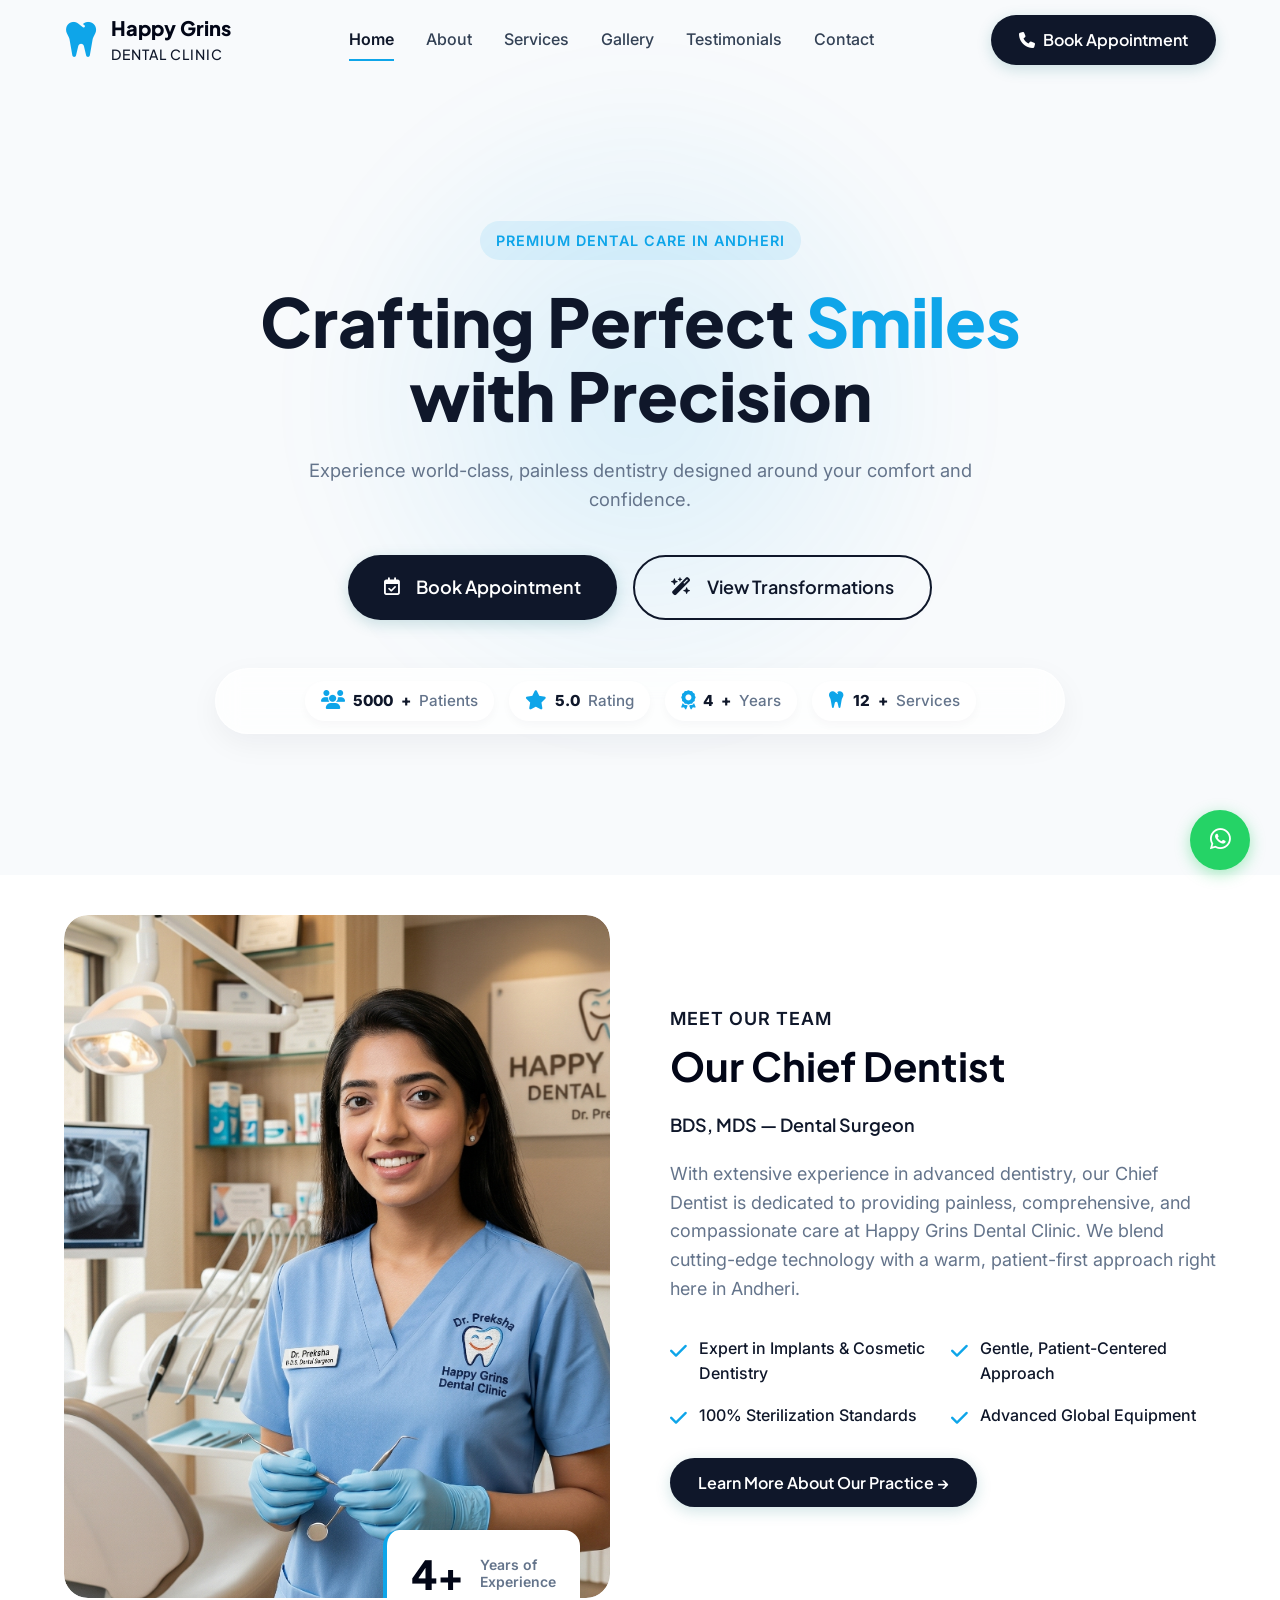
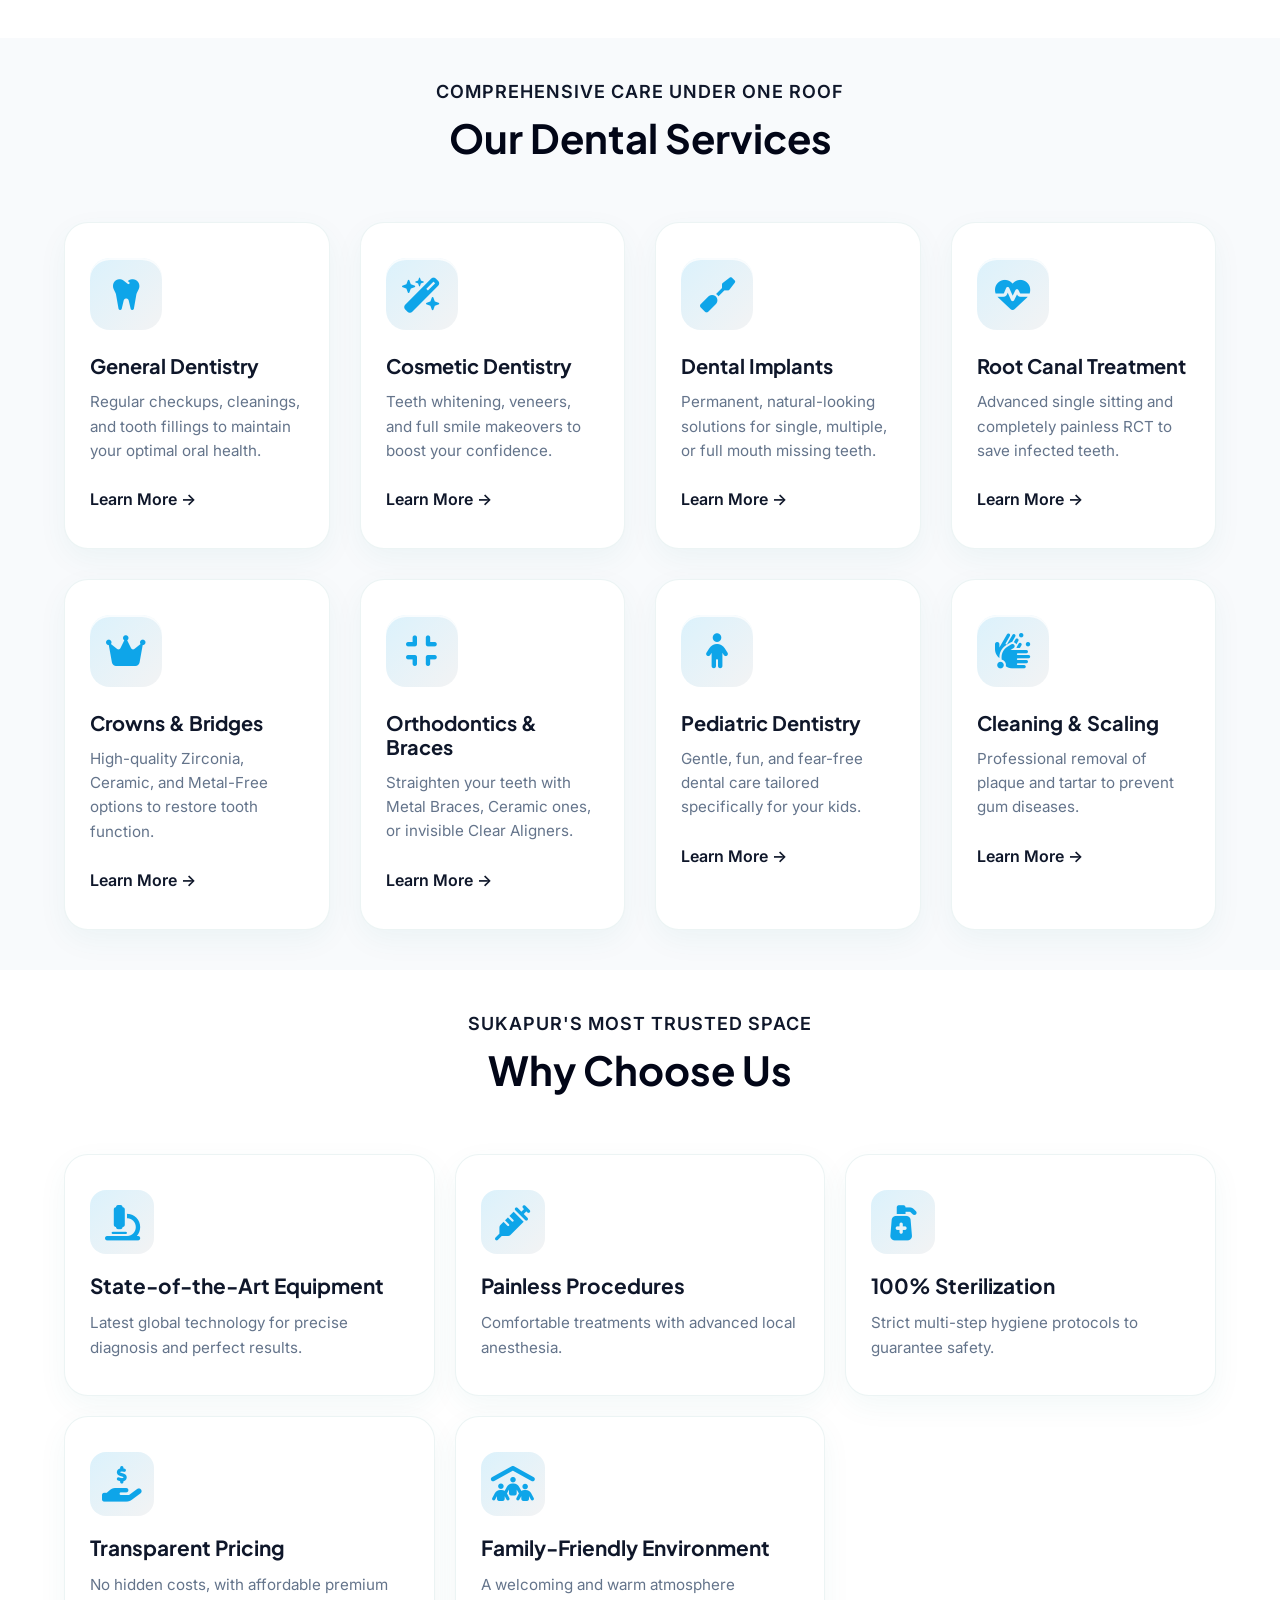
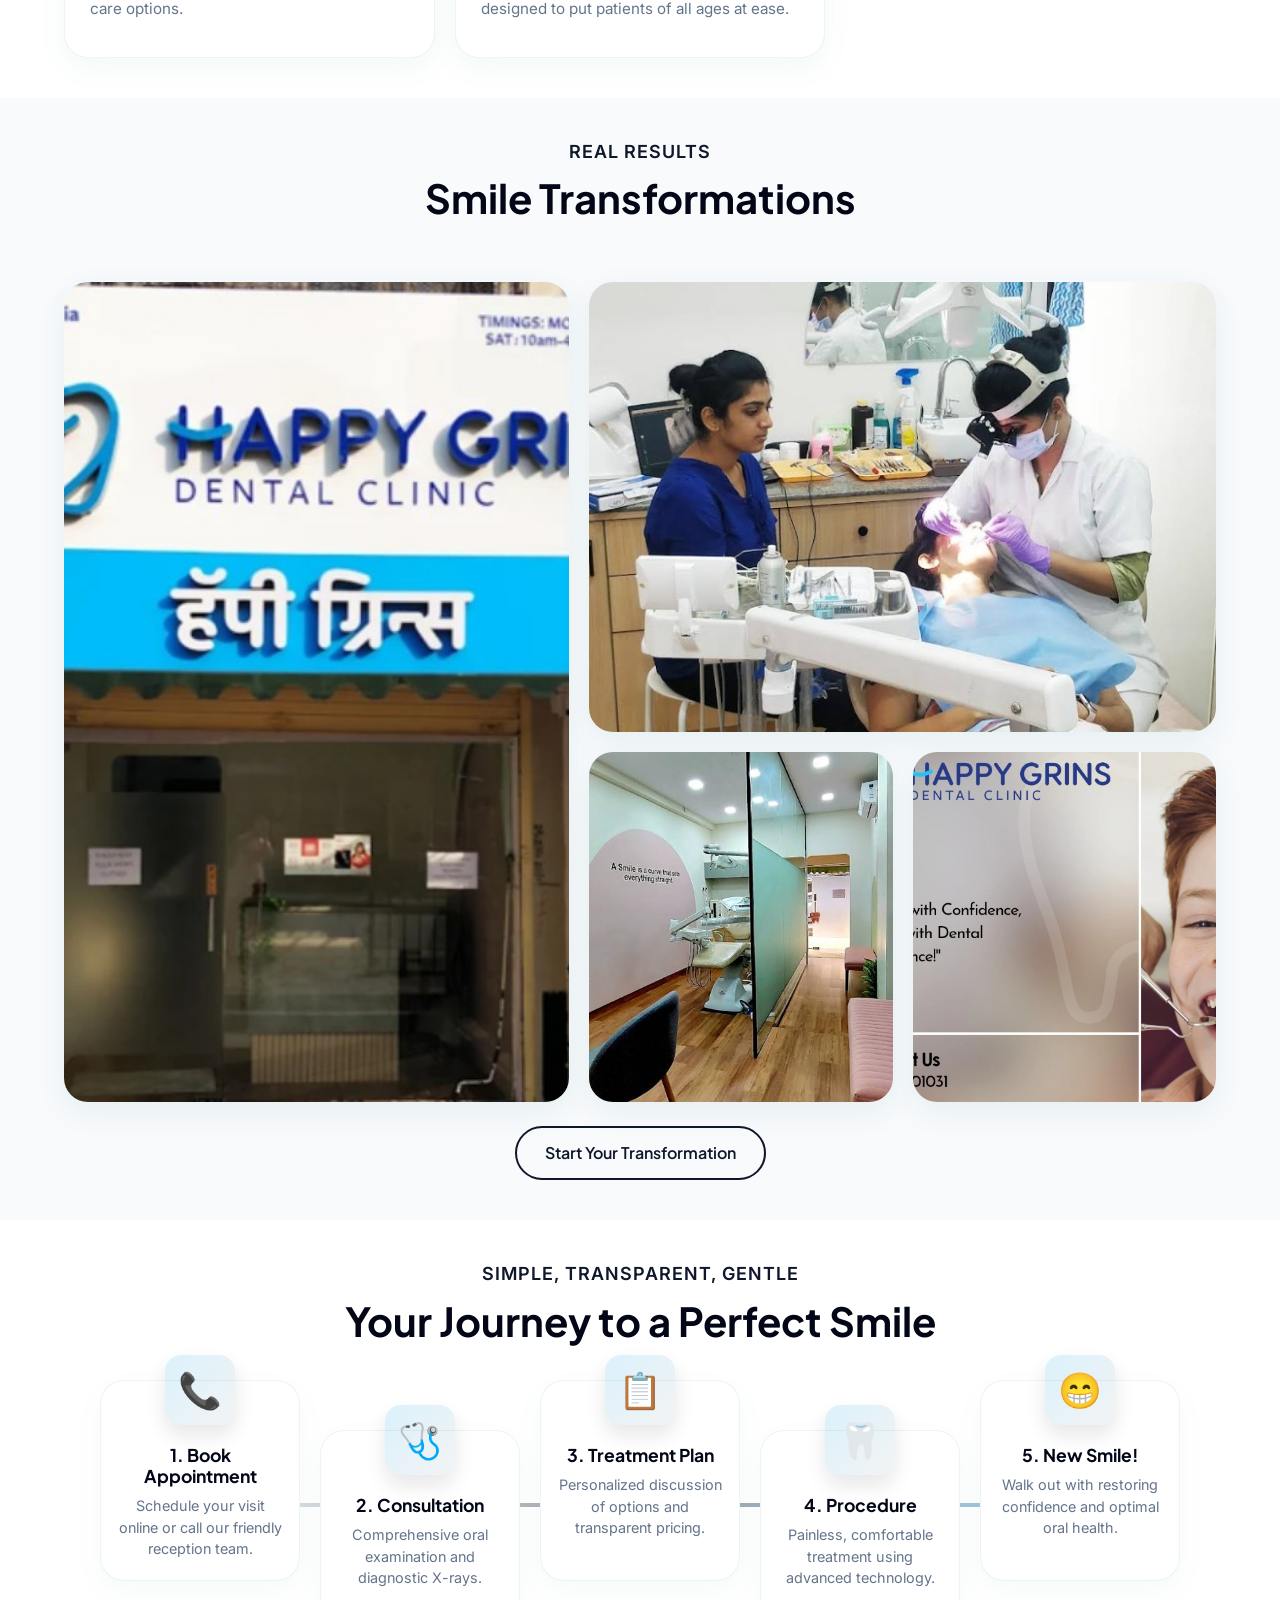
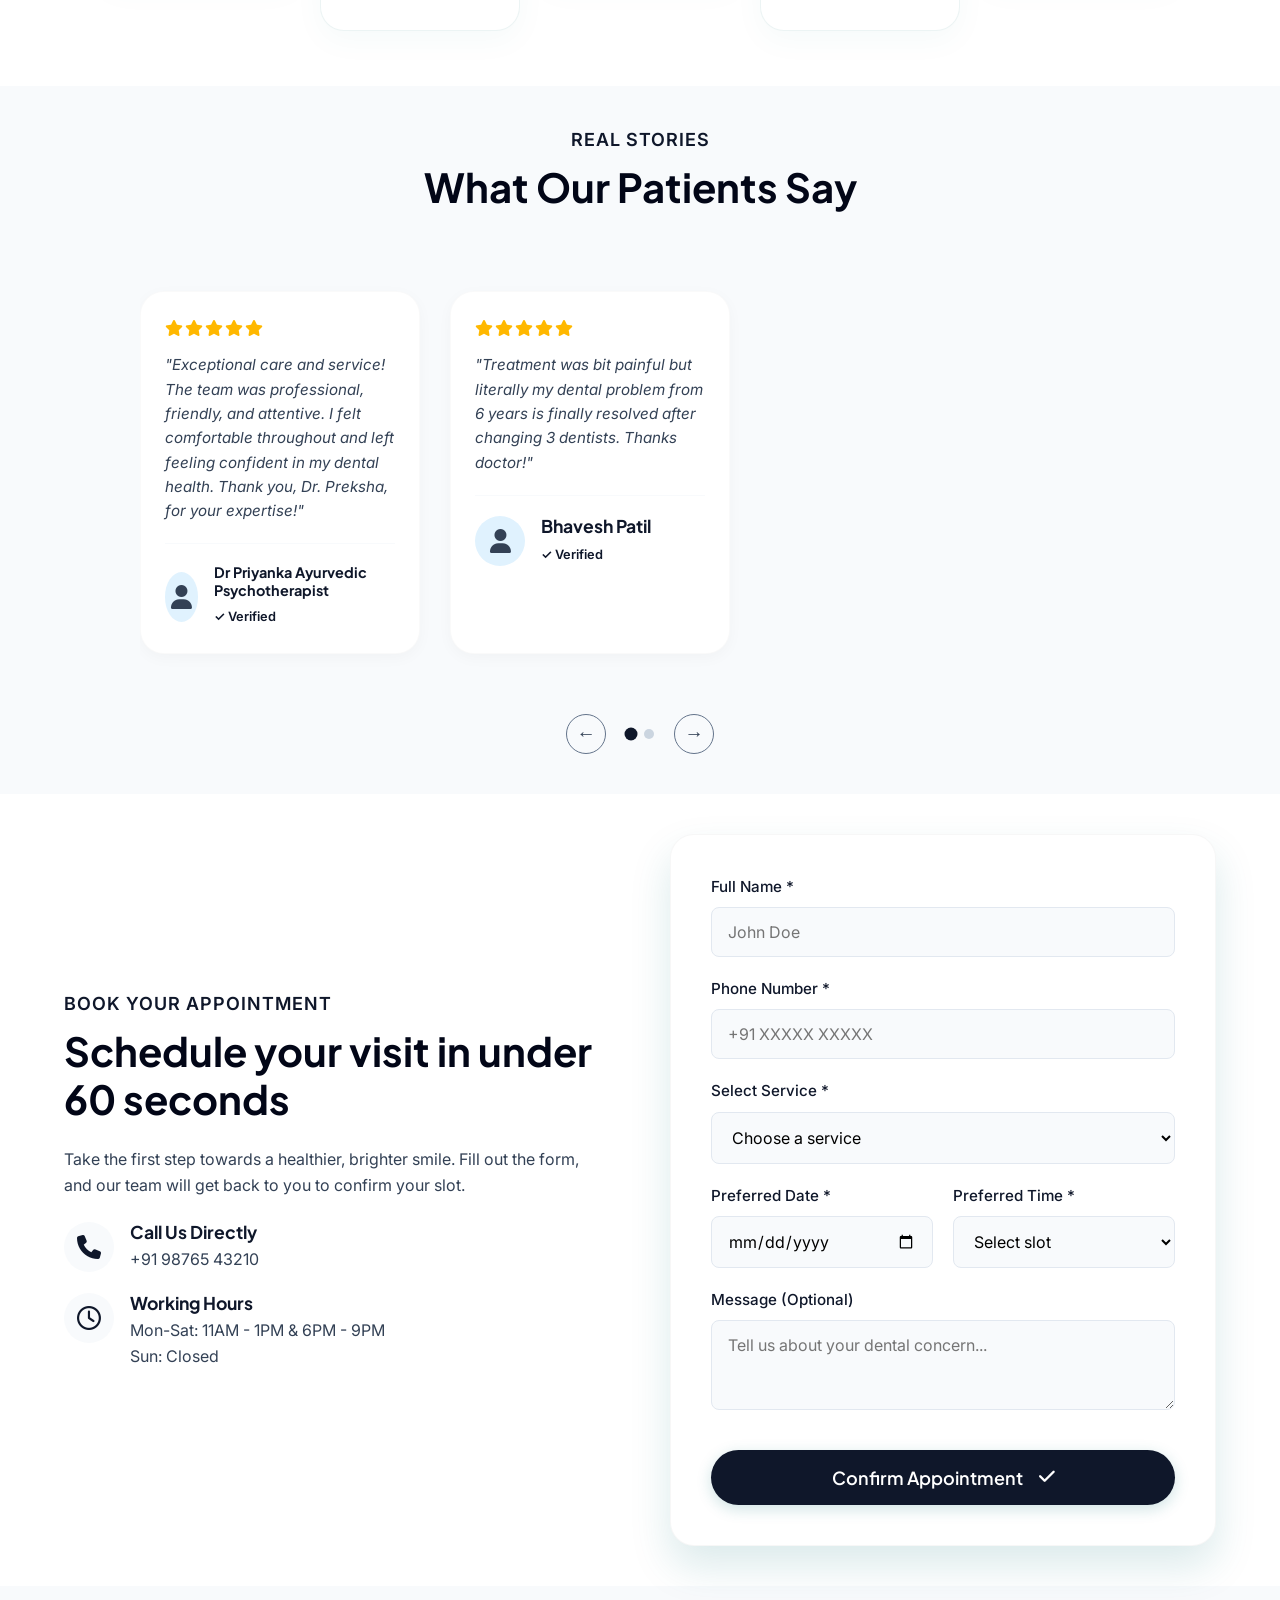
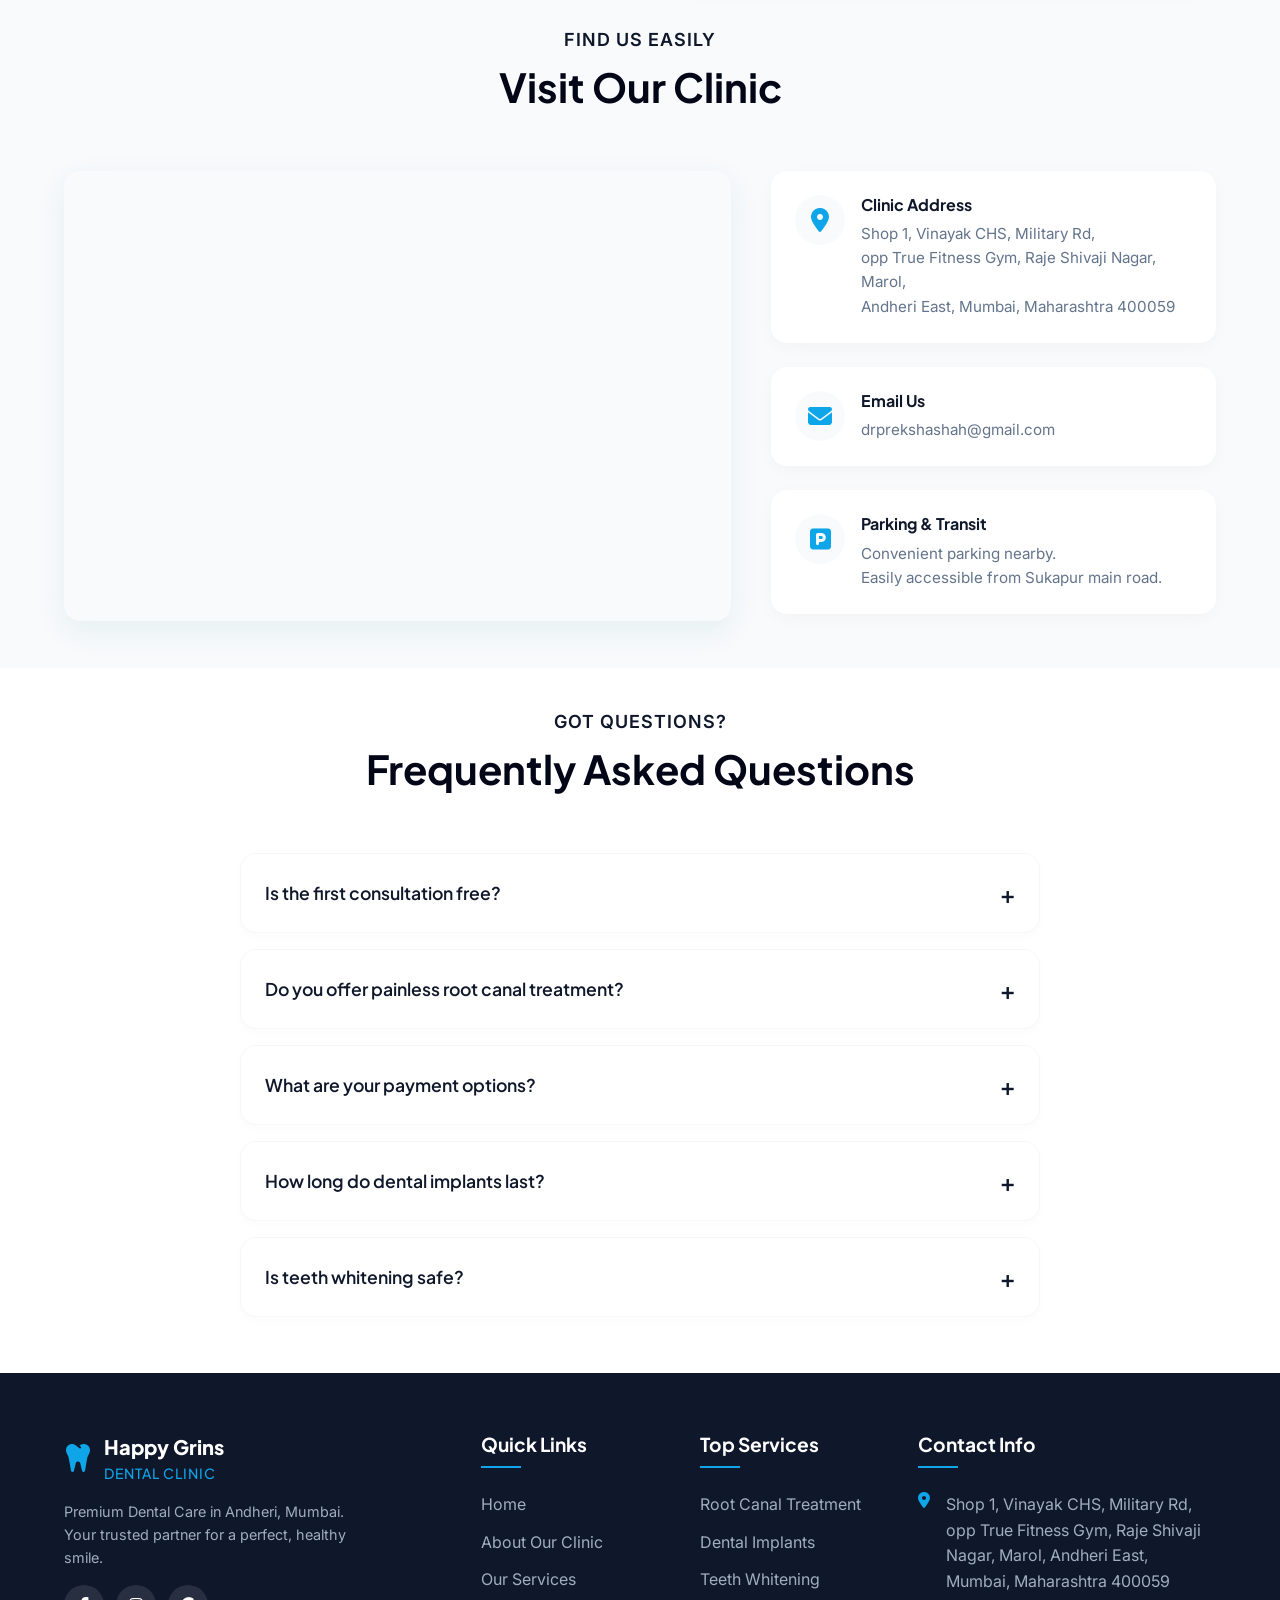
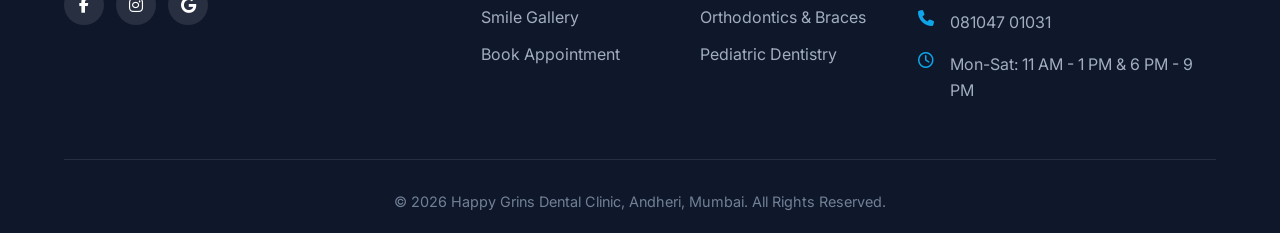
==== Happy Grin Dental Andheri/index.html @ 7a334f8d "Fixed nested repo and added Happy Grin clinic" ====
<!DOCTYPE html>
<html lang="en">
<head>
    <meta charset="UTF-8">
    <meta name="viewport" content="width=device-width, initial-scale=1.0">
    <title>Happy Grins Dental Clinic | Premium Dentist in Andheri, Mumbai</title>
    <meta name="description" content="Welcome to Happy Grins Dental Clinic in Andheri, Mumbai. We provide advanced, painless dental treatments with a premium modern approach. Book your appointment today!">
    <meta name="keywords" content="Happy Grins Dental Clinic Andheri, Best dentist in Mumbai, Dental clinic in Andheri, Painless root canal Mumbai, Dental implants Navi Mumbai">
    <link rel="icon" href="images/favicon.ico">
    
    <!-- Google Fonts -->
    <link rel="preconnect" href="https://fonts.googleapis.com">
    <link rel="preconnect" href="https://fonts.gstatic.com" crossorigin>
    <link href="https://fonts.googleapis.com/css2?family=Plus+Jakarta+Sans:wght@400;600;700;800&family=Inter:wght@400;500;600&display=swap" rel="stylesheet">
    
    <!-- Font Awesome -->
    <link rel="stylesheet" href="https://cdnjs.cloudflare.com/ajax/libs/font-awesome/6.4.0/css/all.min.css">
    
    <!-- Main CSS -->
    <link rel="stylesheet" href="css/styles.css">
    
</head>
<body>

    <!-- Navigation Bar -->
    <header class="navbar" id="navbar">
        <div class="container nav-container">
            <a href="#" class="logo">
                <span class="logo-icon" style="color: var(--accent);"><i class="fa-solid fa-tooth"></i></span>
                <span class="logo-text">Happy Grins<br><small>Dental Clinic</small></span>
            </a>
            
            <nav class="nav-links" id="nav-links">
                <a href="#home" class="nav-link">Home</a>
                <a href="#about" class="nav-link">About</a>
                <a href="#services" class="nav-link">Services</a>
                <a href="#gallery" class="nav-link">Gallery</a>
                <a href="#testimonials" class="nav-link">Testimonials</a>
                <a href="#contact" class="nav-link">Contact</a>
            </nav>
            
            <div class="nav-actions">
                <a href="#appointment" class="btn btn-primary pulse-glow">
                    <span class="btn-icon"><i class="fa-solid fa-phone"></i></span> Book Appointment
                </a>
                
                <button class="hamburger" id="hamburger" aria-label="Toggle Menu">
                    <span class="bar"></span>
                    <span class="bar"></span>
                    <span class="bar"></span>
                </button>
            </div>
        </div>
    </header>

    <!-- Mobile Drawer Overlay -->
    <div class="mobile-menu-overlay" id="mobile-menu-overlay"></div>

    <main>
        <!-- Hero Section -->
        <section id="home" class="hero creative-hero text-center" style="padding-bottom: 60px;">
            <div class="hero-bg-accent" style="top: 0; right: 20%; left: 20%; width: 60%; mix-blend-mode: multiply;"></div>
            <div class="container hero-container hero-centered-layout">
                <div class="hero-content reveal-on-scroll mx-auto" style="max-width: 850px; text-align: center;">
                    <span class="hero-eyebrow">Premium Dental Care in Andheri</span>
                    <h1 class="hero-title">Crafting Perfect <span class="text-accent">Smiles</span> with Precision</h1>
                    <p class="hero-subtitle mx-auto">Experience world-class, painless dentistry designed around your comfort and confidence.</p>
                    
                    <div class="hero-ctas mt-4" style="justify-content: center;">
                        <a href="#appointment" class="btn btn-primary btn-large"><i class="fa-regular fa-calendar-check" style="margin-right: 8px;"></i> Book Appointment</a>
                        <a href="#gallery" class="btn btn-outline btn-large"><i class="fa-solid fa-wand-magic-sparkles" style="margin-right: 8px;"></i> View Transformations</a>
                    </div>
                    
                    <!-- Ultra-Compact Creative Stats -->
                    <div class="ultra-compact-stats mt-5 reveal-on-scroll delay-1">
                        <div class="stat-pill">
                            <i class="fa-solid fa-users text-accent" style="font-size: 1.2rem;"></i>
                            <span class="stat-num" data-target="5000">5000</span><span class="stat-num">+</span>
                            <span class="stat-txt">Patients</span>
                        </div>
                        <div class="stat-pill">
                            <i class="fa-solid fa-star text-accent" style="font-size: 1.2rem;"></i>
                            <span class="stat-num" data-target="5.0" data-decimal="true">5.0</span>
                            <span class="stat-txt">Rating</span>
                        </div>
                        <div class="stat-pill">
                            <i class="fa-solid fa-award text-accent" style="font-size: 1.2rem;"></i>
                            <span class="stat-num" data-target="4">4</span><span class="stat-num">+</span>
                            <span class="stat-txt">Years</span>
                        </div>
                        <div class="stat-pill">
                            <i class="fa-solid fa-tooth text-accent" style="font-size: 1.2rem;"></i>
                            <span class="stat-num" data-target="12">12</span><span class="stat-num">+</span>
                            <span class="stat-txt">Services</span>
                        </div>
                    </div>
                </div>
            </div>
        </section>

        <!-- About Section -->
        <section id="about" class="about-section">
            <div class="container">
                <div class="about-grid">
                    <div class="about-image reveal-on-scroll">
                        <!-- Replace this placeholder with the Doctor's original photo -->
                        <img src="images/doctor.png" alt="Dr. Preksha" class="about-doctor-img">
                        <div class="experience-badge">
                            <span class="exp-number">4+</span>
                            <span class="exp-text">Years of<br>Experience</span>
                        </div>
                    </div>
                    <div class="about-content reveal-on-scroll" style="transition-delay: 0.2s">
                        <span class="section-subtitle">Meet Our Team</span>
                        <h2 class="section-title">Our Chief Dentist</h2>
                        <h4 class="doctor-qual">BDS, MDS — Dental Surgeon</h4>
                        <p class="about-text">
                            With extensive experience in advanced dentistry, our Chief Dentist is dedicated to providing painless, comprehensive, and compassionate care at Happy Grins Dental Clinic. We blend cutting-edge technology with a warm, patient-first approach right here in Andheri.
                        </p>
                        <ul class="about-bullets">
                            <li><span class="bullet-icon"><i class="fa-solid fa-check" style="color: var(--accent);"></i></span> Expert in Implants & Cosmetic Dentistry</li>
                            <li><span class="bullet-icon"><i class="fa-solid fa-check" style="color: var(--accent);"></i></span> Gentle, Patient-Centered Approach</li>
                            <li><span class="bullet-icon"><i class="fa-solid fa-check" style="color: var(--accent);"></i></span> 100% Sterilization Standards</li>
                            <li><span class="bullet-icon"><i class="fa-solid fa-check" style="color: var(--accent);"></i></span> Advanced Global Equipment</li>
                        </ul>
                        <a href="#services" class="btn btn-primary mt-4">Learn More About Our Practice →</a>
                    </div>
                </div>
            </div>
        </section>

        <!-- Services Section -->
        <section id="services" class="services-section section-bg-light">
            <div class="container">
                <div class="section-header reveal-on-scroll">
                    <span class="section-subtitle">Comprehensive Care Under One Roof</span>
                    <h2 class="section-title">Our Dental Services</h2>
                </div>
                
                <div class="mobile-carousel-container">
                    <div class="services-grid">
                        <div class="service-card reveal-on-scroll">
                            <div class="service-icon"><i class="fa-solid fa-tooth"></i></div>
                            <h3 class="service-title">General Dentistry</h3>
                            <p class="service-desc">Regular checkups, cleanings, and tooth fillings to maintain your optimal oral health.</p>
                            <a href="#appointment" class="service-link">Learn More →</a>
                        </div>
                        <div class="service-card reveal-on-scroll" style="transition-delay: 0.1s">
                            <div class="service-icon"><i class="fa-solid fa-wand-magic-sparkles"></i></div>
                            <h3 class="service-title">Cosmetic Dentistry</h3>
                            <p class="service-desc">Teeth whitening, veneers, and full smile makeovers to boost your confidence.</p>
                            <a href="#appointment" class="service-link">Learn More →</a>
                        </div>
                        <div class="service-card reveal-on-scroll" style="transition-delay: 0.2s">
                            <div class="service-icon"><i class="fa-solid fa-screwdriver"></i></div>
                            <h3 class="service-title">Dental Implants</h3>
                            <p class="service-desc">Permanent, natural-looking solutions for single, multiple, or full mouth missing teeth.</p>
                            <a href="#appointment" class="service-link">Learn More →</a>
                        </div>
                        <div class="service-card reveal-on-scroll" style="transition-delay: 0.3s">
                            <div class="service-icon"><i class="fa-solid fa-heart-pulse"></i></div>
                            <h3 class="service-title">Root Canal Treatment</h3>
                            <p class="service-desc">Advanced single sitting and completely painless RCT to save infected teeth.</p>
                            <a href="#appointment" class="service-link">Learn More →</a>
                        </div>
                        <div class="service-card reveal-on-scroll">
                            <div class="service-icon"><i class="fa-solid fa-crown"></i></div>
                            <h3 class="service-title">Crowns & Bridges</h3>
                            <p class="service-desc">High-quality Zirconia, Ceramic, and Metal-Free options to restore tooth function.</p>
                            <a href="#appointment" class="service-link">Learn More →</a>
                        </div>
                        <div class="service-card reveal-on-scroll" style="transition-delay: 0.1s">
                            <div class="service-icon"><i class="fa-solid fa-compress"></i></div>
                            <h3 class="service-title">Orthodontics & Braces</h3>
                            <p class="service-desc">Straighten your teeth with Metal Braces, Ceramic ones, or invisible Clear Aligners.</p>
                            <a href="#appointment" class="service-link">Learn More →</a>
                        </div>
                        <div class="service-card reveal-on-scroll" style="transition-delay: 0.2s">
                            <div class="service-icon"><i class="fa-solid fa-child"></i></div>
                            <h3 class="service-title">Pediatric Dentistry</h3>
                            <p class="service-desc">Gentle, fun, and fear-free dental care tailored specifically for your kids.</p>
                            <a href="#appointment" class="service-link">Learn More →</a>
                        </div>
                        <div class="service-card reveal-on-scroll" style="transition-delay: 0.3s">
                            <div class="service-icon"><i class="fa-solid fa-hands-bubbles"></i></div>
                            <h3 class="service-title">Cleaning & Scaling</h3>
                            <p class="service-desc">Professional removal of plaque and tartar to prevent gum diseases.</p>
                            <a href="#appointment" class="service-link">Learn More →</a>
                        </div>
                    </div>
                </div>
            </div>
        </section>

        <!-- Why Choose Us Section -->
        <section id="why-us" class="why-us-section">
            <div class="container">
                <div class="section-header reveal-on-scroll">
                    <span class="section-subtitle">Sukapur's Most Trusted Space</span>
                    <h2 class="section-title">Why Choose Us</h2>
                </div>
                
                <div class="mobile-carousel-container">
                    <div class="bento-grid">
                        <div class="bento-item reveal-on-scroll">
                            <div class="bento-icon"><i class="fa-solid fa-microscope text-accent"></i></div>
                            <h4 class="bento-title">State-of-the-Art Equipment</h4>
                            <p class="bento-desc">Latest global technology for precise diagnosis and perfect results.</p>
                        </div>
                        <div class="bento-item reveal-on-scroll" style="transition-delay: 0.1s">
                            <div class="bento-icon"><i class="fa-solid fa-syringe text-accent"></i></div>
                            <h4 class="bento-title">Painless Procedures</h4>
                            <p class="bento-desc">Comfortable treatments with advanced local anesthesia.</p>
                        </div>
                        <div class="bento-item reveal-on-scroll" style="transition-delay: 0.2s">
                            <div class="bento-icon"><i class="fa-solid fa-pump-medical text-accent"></i></div>
                            <h4 class="bento-title">100% Sterilization</h4>
                            <p class="bento-desc">Strict multi-step hygiene protocols to guarantee safety.</p>
                        </div>
                        <div class="bento-item reveal-on-scroll" style="transition-delay: 0.3s">
                            <div class="bento-icon"><i class="fa-solid fa-hand-holding-dollar text-accent"></i></div>
                            <h4 class="bento-title">Transparent Pricing</h4>
                            <p class="bento-desc">No hidden costs, with affordable premium care options.</p>
                        </div>
                        <div class="bento-item reveal-on-scroll" style="transition-delay: 0.1s">
                            <div class="bento-icon"><i class="fa-solid fa-people-roof text-accent"></i></div>
                            <h4 class="bento-title">Family-Friendly Environment</h4>
                            <p class="bento-desc">A welcoming and warm atmosphere designed to put patients of all ages at ease.</p>
                        </div>
                    </div>
                </div>
            </div>
        </section>

        <!-- Gallery Section -->
        <section id="gallery" class="gallery-section section-bg-light">
            <div class="container">
                <div class="section-header reveal-on-scroll">
                    <span class="section-subtitle">Real Results</span>
                    <h2 class="section-title">Smile Transformations</h2>
                </div>
                
                <!-- Empty Color Boxes for Future Gallery Images -->
                <div class="gallery-container">
                    <div class="gallery-grid reveal-on-scroll bento-gallery">
                        <div class="gallery-item">
                            <img src="images/img1.jpeg" alt="Smile Transformation 1" class="gallery-image" loading="lazy">
                        </div>
                        <div class="gallery-item">
                            <img src="images/img2.jpeg" alt="Smile Transformation 2" class="gallery-image" loading="lazy">
                            
                        </div>
                        <div class="gallery-item">
                            <img src="images/img3.jpeg" alt="Smile Transformation 3" class="gallery-image" loading="lazy">
                            
                        </div>
                        <div class="gallery-item">
                            <img src="images/img4.jpeg" alt="Smile Transformation 4" class="gallery-image" loading="lazy">
                            
                            </div>
                        </div>
                    </div>
                </div>
                
                <div class="mobile-swipe-hint text-center mb-3">
                    <small style="color: var(--text-muted); font-weight: 500;"><i class="fa-solid fa-arrow-left"></i> Swipe to view more <i class="fa-solid fa-arrow-right"></i></small>
                </div>
                
                <div class="text-center mt-4 reveal-on-scroll">
                    <a href="#appointment" class="btn btn-outline">Start Your Transformation</a>
                </div>
            </div>
        </section>

        <!-- Process Section -->
        <section id="process" class="process-section">
            <div class="container">
                <div class="section-header reveal-on-scroll">
                    <span class="section-subtitle">Simple, Transparent, Gentle</span>
                    <h2 class="section-title">Your Journey to a Perfect Smile</h2>
                </div>
                
                <div class="stepper">
                    <div class="step reveal-on-scroll">
                        <div class="step-icon">📞</div>
                        <h4 class="step-title">1. Book Appointment</h4>
                        <p class="step-desc">Schedule your visit online or call our friendly reception team.</p>
                    </div>
                    <div class="step reveal-on-scroll" style="transition-delay: 0.1s">
                        <div class="step-icon">🩺</div>
                        <h4 class="step-title">2. Consultation</h4>
                        <p class="step-desc">Comprehensive oral examination and diagnostic X-rays.</p>
                    </div>
                    <div class="step reveal-on-scroll" style="transition-delay: 0.2s">
                        <div class="step-icon">📋</div>
                        <h4 class="step-title">3. Treatment Plan</h4>
                        <p class="step-desc">Personalized discussion of options and transparent pricing.</p>
                    </div>
                    <div class="step reveal-on-scroll" style="transition-delay: 0.3s">
                        <div class="step-icon">🦷</div>
                        <h4 class="step-title">4. Procedure</h4>
                        <p class="step-desc">Painless, comfortable treatment using advanced technology.</p>
                    </div>
                    <div class="step reveal-on-scroll" style="transition-delay: 0.4s">
                        <div class="step-icon">😁</div>
                        <h4 class="step-title">5. New Smile!</h4>
                        <p class="step-desc">Walk out with restoring confidence and optimal oral health.</p>
                    </div>
                </div>
            </div>
        </section>

        <!-- Testimonials Section -->
        <section id="testimonials" class="testimonials-section section-bg-light">
            <div class="container">
                <div class="section-header reveal-on-scroll">
                    <span class="section-subtitle">Real Stories</span>
                    <h2 class="section-title">What Our Patients Say</h2>
                </div>
                
                <div class="testimonial-carousel-container reveal-on-scroll">
                    <div class="testimonial-carousel" id="testimonial-carousel">
                        <div class="testimonial-card">
                            <div class="stars" style="color: #FFB800;"><i class="fa-solid fa-star"></i><i class="fa-solid fa-star"></i><i class="fa-solid fa-star"></i><i class="fa-solid fa-star"></i><i class="fa-solid fa-star"></i></div>
                            <p class="quote">"Exceptional care and service! The team was professional, friendly, and attentive. I felt comfortable throughout and left feeling confident in my dental health. Thank you, Dr. Preksha, for your expertise!"</p>
                            <div class="patient-info">
                                <div class="avatar"><i class="fa-solid fa-user"></i></div>
                                <div><h5 class="patient-name" style="font-size: 0.9rem;">Dr Priyanka Ayurvedic Psychotherapist</h5><span class="verified">✓ Verified</span></div>
                            </div>
                        </div>
                        <div class="testimonial-card">
                            <div class="stars" style="color: #FFB800;"><i class="fa-solid fa-star"></i><i class="fa-solid fa-star"></i><i class="fa-solid fa-star"></i><i class="fa-solid fa-star"></i><i class="fa-solid fa-star"></i></div>
                            <p class="quote">"Treatment was bit painful but literally my dental problem from 6 years is finally resolved after changing 3 dentists. Thanks doctor!"</p>
                            <div class="patient-info">
                                <div class="avatar"><i class="fa-solid fa-user"></i></div>
                                <div><h5 class="patient-name">Bhavesh Patil</h5><span class="verified">✓ Verified</span></div>
                            </div>
                        </div>
                    </div>
                    
                    <div class="carousel-nav">
                        <button class="carousel-btn prev" id="car-prev" aria-label="Previous testimonial">←</button>
                        <div class="carousel-dots" id="car-dots"></div>
                        <button class="carousel-btn next" id="car-next" aria-label="Next testimonial">→</button>
                    </div>
                </div>
            </div>
        </section>

        <!-- Appointment Booking Section -->
        <section id="appointment" class="appointment-section">
            <div class="container">
                <div class="appointment-grid">
                    <div class="appointment-info reveal-on-scroll">
                        <span class="section-subtitle">Book Your Appointment</span>
                        <h2 class="section-title" style="text-align: left;">Schedule your visit in under 60 seconds</h2>
                        <p class="mb-4">Take the first step towards a healthier, brighter smile. Fill out the form, and our team will get back to you to confirm your slot.</p>
                        
                        <div class="contact-quick mt-4">
                            <div class="contact-item">
                                <span class="contact-icon"><i class="fa-solid fa-phone"></i></span>
                                <div>
                                    <h5>Call Us Directly</h5>
                                    <p>+91 98765 43210</p>
                                </div>
                            </div>
                            <div class="contact-item mt-3">
                                <span class="contact-icon"><i class="fa-regular fa-clock"></i></span>
                                <div>
                                    <h5>Working Hours</h5>
                                    <p>Mon-Sat: 11AM - 1PM & 6PM - 9PM<br>Sun: Closed</p>
                                </div>
                            </div>
                        </div>
                    </div>
                    
                    <div class="appointment-form-wrapper reveal-on-scroll" style="transition-delay: 0.2s">
                        <form id="booking-form" class="appointment-form">
                            <div class="form-group">
                                <label for="form-name">Full Name *</label>
                                <input type="text" id="form-name" required placeholder="John Doe">
                            </div>
                            <div class="form-group">
                                <label for="form-phone">Phone Number *</label>
                                <input type="tel" id="form-phone" required placeholder="+91 XXXXX XXXXX" minlength="10">
                            </div>
                            <div class="form-group">
                                <label for="form-service">Select Service *</label>
                                <select id="form-service" required>
                                    <option value="" disabled selected>Choose a service</option>
                                    <option value="General Dentistry">General Dentistry</option>
                                    <option value="Cosmetic Dentistry">Cosmetic Dentistry</option>
                                    <option value="Implants">Dental Implants</option>
                                    <option value="Root Canal">Root Canal Treatment</option>
                                    <option value="Braces">Braces & Aligners</option>
                                    <option value="Other">Other / Consultation</option>
                                </select>
                            </div>
                            <div class="form-row">
                                <div class="form-group">
                                    <label for="form-date">Preferred Date *</label>
                                    <input type="date" id="form-date" required>
                                </div>
                                <div class="form-group">
                                    <label for="form-time">Preferred Time *</label>
                                    <select id="form-time" required>
                                        <option value="" disabled selected>Select slot</option>
                                        <option value="Morning">Morning</option>
                                        <option value="Evening">Evening</option>
                                    </select>
                                </div>
                            </div>
                            <div class="form-group">
                                <label for="form-message">Message (Optional)</label>
                                <textarea id="form-message" rows="3" placeholder="Tell us about your dental concern..."></textarea>
                            </div>
                            <!-- Added unique submit button ID -->
                            <button type="submit" class="btn btn-primary btn-large w-100 mt-2" id="form-submit-btn">
                                Confirm Appointment <i class="fa-solid fa-check" style="margin-left: 8px;"></i>
                            </button>
                            <div id="form-success" class="form-success hidden mt-3">
                                <i class="fa-solid fa-circle-check text-accent" style="margin-right: 8px;"></i> We'll confirm your appointment shortly!
                            </div>
                        </form>
                    </div>
                </div>
            </div>
        </section>

        <!-- Location & Contact Section -->
        <section id="contact" class="location-section section-bg-light">
            <div class="container">
                <div class="section-header reveal-on-scroll">
                    <span class="section-subtitle">Find Us Easily</span>
                    <h2 class="section-title">Visit Our Clinic</h2>
                </div>
                
                <div class="location-grid">
                    <div class="map-container reveal-on-scroll">
                        <iframe src="https://maps.app.goo.gl/SQE9S6sDsJNdPZpc6?g_st=aw" width="100%" height="450" style="border:0; border-radius: 16px; box-shadow: var(--shadow-soft);" allowfullscreen="" loading="lazy"></iframe>
                    </div>
                    
                    <div class="contact-details reveal-on-scroll" style="transition-delay: 0.2s">
                        <div class="detail-card">
                            <span class="detail-icon"><i class="fa-solid fa-location-dot" style="color: var(--accent);"></i></span>
                            <div>
                                <h4>Clinic Address</h4>
                                <p>Shop 1, Vinayak CHS, Military Rd,<br>opp True Fitness Gym, Raje Shivaji Nagar, Marol,<br>Andheri East, Mumbai, Maharashtra 400059</p>
                            </div>
                        </div>
                        <div class="detail-card mt-4">
                            <span class="detail-icon"><i class="fa-solid fa-envelope" style="color: var(--accent);"></i></span>
                            <div>
                                <h4>Email Us</h4>
                                <p>drprekshashah@gmail.com</p>
                            </div>
                        </div>
                        <div class="detail-card mt-4">
                            <span class="detail-icon"><i class="fa-solid fa-square-parking" style="color: var(--accent);"></i></span>
                            <div>
                                <h4>Parking & Transit</h4>
                                <p>Convenient parking nearby.<br>Easily accessible from Sukapur main road.</p>
                            </div>
                        </div>
                        
                    </div>
                </div>
            </div>
        </section>

        <!-- FAQ Section -->
        <section id="faq" class="faq-section">
            <div class="container">
                <div class="section-header reveal-on-scroll">
                    <span class="section-subtitle">Got Questions?</span>
                    <h2 class="section-title">Frequently Asked Questions</h2>
                </div>
                
                <div class="faq-container reveal-on-scroll">
                    <div class="faq-item">
                        <button class="faq-question">
                            <span>Is the first consultation free?</span>
                            <span class="faq-toggle">+</span>
                        </button>
                        <div class="faq-answer">
                            <p>We charge a nominal consultation fee which includes a comprehensive oral examination. If you proceed with treatment, the fee is adjusted.</p>
                        </div>
                    </div>
                    <div class="faq-item">
                        <button class="faq-question">
                            <span>Do you offer painless root canal treatment?</span>
                            <span class="faq-toggle">+</span>
                        </button>
                        <div class="faq-answer">
                            <p>Yes, absolutely. We use advanced rotary endodontics and local anesthesia to ensure your root canal is single-sitting and completely painless.</p>
                        </div>
                    </div>
                    <div class="faq-item">
                        <button class="faq-question">
                            <span>What are your payment options?</span>
                            <span class="faq-toggle">+</span>
                        </button>
                        <div class="faq-answer">
                            <p>We accept all major payment methods including Cash, Credit/Debit Cards, UPI (GPay/PhonePe), and EMI options for extensive treatments.</p>
                        </div>
                    </div>
                    <div class="faq-item">
                        <button class="faq-question">
                            <span>How long do dental implants last?</span>
                            <span class="faq-toggle">+</span>
                        </button>
                        <div class="faq-answer">
                            <p>With proper care and good oral hygiene, our high-quality dental implants are designed to be a permanent solution and can last a lifetime.</p>
                        </div>
                    </div>
                    <div class="faq-item">
                        <button class="faq-question">
                            <span>Is teeth whitening safe?</span>
                            <span class="faq-toggle">+</span>
                        </button>
                        <div class="faq-answer">
                            <p>Yes, professional teeth whitening done fully under a dentist's supervision is completely safe and won't damage your enamel.</p>
                        </div>
                    </div>
                </div>
            </div>
        </section>
    </main>

    <!-- Footer -->
    <footer class="footer">
        <div class="container">
            <div class="footer-grid">
                <div class="footer-brand">
                    <a href="#" class="logo footer-logo">
                        <span class="logo-icon" style="color: var(--accent);"><i class="fa-solid fa-tooth"></i></span>
                        <span class="logo-text" style="color: white;">Happy Grins<br><small style="color: var(--accent);">Dental Clinic</small></span>
                    </a>
                    <p class="footer-desc">Premium Dental Care in Andheri, Mumbai. Your trusted partner for a perfect, healthy smile.</p>
                    <div class="social-icons">
                        <a href="#" class="social-icon"><i class="fa-brands fa-facebook-f"></i></a>
                        <a href="#" class="social-icon"><i class="fa-brands fa-instagram"></i></a>
                        <a href="#" class="social-icon"><i class="fa-brands fa-google"></i></a>
                    </div>
                </div>
                
                <div class="footer-links">
                    <h4>Quick Links</h4>
                    <ul>
                        <li><a href="#home">Home</a></li>
                        <li><a href="#about">About Our Clinic</a></li>
                        <li><a href="#services">Our Services</a></li>
                        <li><a href="#gallery">Smile Gallery</a></li>
                        <li><a href="#appointment">Book Appointment</a></li>
                    </ul>
                </div>
                
                <div class="footer-services">
                    <h4>Top Services</h4>
                    <ul>
                        <li><a href="#services">Root Canal Treatment</a></li>
                        <li><a href="#services">Dental Implants</a></li>
                        <li><a href="#services">Teeth Whitening</a></li>
                        <li><a href="#services">Orthodontics & Braces</a></li>
                        <li><a href="#services">Pediatric Dentistry</a></li>
                    </ul>
                </div>
                
                <div class="footer-contact">
                    <h4>Contact Info</h4>
                    <p><i class="fa-solid fa-location-dot" style="margin-right: 8px; color: var(--accent);"></i> Shop 1, Vinayak CHS, Military Rd, opp True Fitness Gym, Raje Shivaji Nagar, Marol, Andheri East, Mumbai, Maharashtra 400059</p>
                    <p><i class="fa-solid fa-phone" style="margin-right: 8px; color: var(--accent);"></i> 081047 01031</p>
                    <p><i class="fa-regular fa-clock" style="margin-right: 8px; color: var(--accent);"></i> Mon-Sat: 11 AM - 1 PM & 6 PM - 9 PM</p>
                </div>
            </div>
            
            <div class="footer-bottom">
                <p>&copy; 2026 Happy Grins Dental Clinic, Andheri, Mumbai. All Rights Reserved.</p>
            </div>
        </div>
    </footer>

    <!-- Floating Actions -->
    <a href="https://wa.me/918104701031?text=Hi,%20I'd%20like%20to%20book%20an%20appointment%20at%20Happy%20Grins%20Dental%20Clinic" class="floating-whatsapp" target="_blank" aria-label="Chat on WhatsApp">
        <span style="font-size: 1.5rem;"><i class="fa-brands fa-whatsapp"></i></span>
    </a>

    <!-- Mobile Sticky Footer Bar -->
    <div class="mobile-sticky-bar">
        <a href="tel:+918104701031" class="sticky-action">
            <span class="sticky-icon"><i class="fa-solid fa-phone"></i></span>
            <span>Call</span>
        </a>
        <a href="https://wa.me/918104701031?text=Hi,%20I'd%20like%20to%20book%20an%20appointment%20at%20Happy%20Grins%20Dental%20Clinic" target="_blank" class="sticky-action whatsapp">
            <span class="sticky-icon"><i class="fa-brands fa-whatsapp"></i></span>
            <span>WhatsApp</span>
        </a>
        <a href="#appointment" class="sticky-action primary">
            <span class="sticky-icon"><i class="fa-regular fa-calendar-check"></i></span>
            <span>Book</span>
        </a>
    </div>

    <!-- Scripts -->
    <script src="js/script.js"></script>
</body>
</html>
---- Happy Grin Dental Andheri/css/styles.css ----
/* =========================================
   DESIGN TOKENS & VARIABLES
   ========================================= */
:root {
    /* Modern Luxury Colors */
    --primary: #0f172a;        /* Deep Slate Navy */
    --primary-light: #334155;
    --primary-dark: #020617;
    
    --secondary: #e0f2fe;      /* Light Sky Blue */
    --accent: #0ea5e9;         /* Vibrant Sky Blue */
    --accent-hover: #0284c7;
    
    --bg-white: #ffffff;
    --bg-light: #f8fafc;
    --bg-dark: #0f172a;        /* Slate */
    --text-main: #334155;
    --text-muted: #64748b;
    
    /* Typography */
    --font-heading: 'Plus Jakarta Sans', sans-serif;
    --font-body: 'Inter', sans-serif;
    
    /* Spacing & Utilities */
    --container-width: 1200px;
    --transition: all 0.3s cubic-bezier(0.4, 0, 0.2, 1);
    --shadow-soft: 0 10px 30px rgba(13, 115, 119, 0.08);
    --shadow-hover: 0 20px 40px rgba(13, 115, 119, 0.15);
    --radius-sm: 8px;
    --radius-md: 16px;
    --radius-lg: 24px;
    --nav-height: 80px;
}

/* =========================================
   RESET & BASE STYLES
   ========================================= */
* {
    margin: 0;
    padding: 0;
    box-sizing: border-box;
}

html {
    scroll-behavior: smooth;
    scroll-padding-top: var(--nav-height);
}

body {
    font-family: var(--font-body);
    color: var(--text-main);
    background-color: var(--bg-white);
    line-height: 1.6;
    overflow-x: hidden;
    -webkit-font-smoothing: antialiased;
}

h1, h2, h3, h4, h5, h6 {
    font-family: var(--font-heading);
    color: var(--primary-dark);
    font-weight: 700;
    line-height: 1.2;
}

a {
    text-decoration: none;
    color: inherit;
    transition: var(--transition);
}

ul {
    list-style: none;
}

img {
    max-width: 100%;
    height: auto;
    display: block;
}

/* Layout Utilities */
.container {
    max-width: var(--container-width);
    margin: 0 auto;
    padding: 0 24px;
}

section {
    padding: 40px 0;
}

.section-bg-light {
    background-color: var(--bg-light);
}

.text-center {
    text-align: center;
}

.section-header {
    margin-bottom: 60px;
    text-align: center;
}

.section-title {
    font-size: 2.5rem;
    margin-bottom: 24px;
    position: relative;
    display: block;
}

.section-subtitle {
    display: block;
    font-size: 1.125rem;
    color: var(--primary);
    font-weight: 600;
    max-width: 600px;
    margin: 0 auto 8px auto;
    text-transform: uppercase;
    letter-spacing: 1px;
}

/* Base Components */
.btn {
    display: inline-flex;
    align-items: center;
    justify-content: center;
    gap: 8px;
    padding: 12px 28px;
    border-radius: 50px;
    font-weight: 600;
    font-size: 1rem;
    cursor: pointer;
    transition: var(--transition);
    border: none;
    font-family: var(--font-heading);
}

.btn-primary {
    background-color: var(--primary);
    color: white;
    box-shadow: 0 4px 15px rgba(13, 115, 119, 0.2);
}

.btn-primary:hover {
    background-color: var(--primary-dark);
    transform: translateY(-2px);
    box-shadow: 0 8px 25px rgba(13, 115, 119, 0.3);
}

.pulse-glow {
    animation: pulse 2s infinite;
}

@keyframes pulse {
    0% {
        box-shadow: 0 0 0 0 rgba(13, 115, 119, 0.4);
    }
    70% {
        box-shadow: 0 0 0 10px rgba(13, 115, 119, 0);
    }
    100% {
        box-shadow: 0 0 0 0 rgba(13, 115, 119, 0);
    }
}

/* =========================================
   NAVIGATION BAR
   ========================================= */
.navbar {
    position: fixed;
    top: 0;
    left: 0;
    width: 100%;
    height: var(--nav-height);
    z-index: 1000;
    transition: var(--transition);
    background: transparent;
    display: flex;
    align-items: center;
}

.navbar.scrolled {
    background: rgba(255, 255, 255, 0.95);
    backdrop-filter: blur(10px);
    -webkit-backdrop-filter: blur(10px);
    box-shadow: 0 4px 30px rgba(0, 0, 0, 0.05);
    border-bottom: 1px solid rgba(255, 255, 255, 0.3);
}

.nav-container {
    display: flex;
    justify-content: space-between;
    align-items: center;
    width: 100%;
}

.logo {
    display: flex;
    align-items: center;
    gap: 12px;
}

.logo-icon {
    font-size: 2.5rem;
}

.logo-text {
    font-family: var(--font-heading);
    font-weight: 800;
    font-size: 1.25rem;
    color: var(--primary-dark);
    line-height: 1.2;
}

.logo-text small {
    font-weight: 500;
    font-size: 0.875rem;
    color: var(--primary);
    letter-spacing: 1px;
    text-transform: uppercase;
}

.nav-links {
    display: flex;
    gap: 32px;
}

.nav-link {
    font-weight: 500;
    position: relative;
    padding: 8px 0;
    color: var(--text-main);
}

.nav-link::after {
    content: '';
    position: absolute;
    bottom: 0;
    left: 0;
    width: 0;
    height: 2px;
    background-color: var(--accent);
    transition: var(--transition);
}

.nav-link:hover {
    color: var(--primary);
}

.nav-link:hover::after,
.nav-link.active::after {
    width: 100%;
}

.nav-link.active {
    color: var(--primary);
    font-weight: 600;
}

.nav-actions {
    display: flex;
    align-items: center;
    gap: 16px;
}

.hamburger {
    display: none;
    flex-direction: column;
    gap: 6px;
    background: none;
    border: none;
    cursor: pointer;
    z-index: 1001;
    padding: 5px;
}

.bar {
    width: 25px;
    height: 3px;
    background-color: var(--primary-dark);
    border-radius: 3px;
    transition: var(--transition);
}

/* Mobile Menu Styles */
@media (max-width: 992px) {
    .nav-links {
        position: fixed;
        top: 0;
        right: -100%;
        width: 300px;
        height: 100vh;
        background-color: var(--bg-white);
        flex-direction: column;
        justify-content: flex-start;
        align-items: flex-start;
        padding: 100px 0 0 40px;
        gap: 24px;
        transition: right 0.4s cubic-bezier(0.4, 0, 0.2, 1);
        box-shadow: -10px 0 30px rgba(0,0,0,0.15);
        z-index: 1000;
    }
    
    .nav-links.active {
        right: 0;
    }
    
    .nav-link {
        font-size: 1.25rem;
    }
    
    .hamburger {
        display: flex;
    }
    
    .hamburger.active .bar:nth-child(1) {
        transform: translateY(9px) rotate(45deg);
    }
    
    .hamburger.active .bar:nth-child(2) {
        opacity: 0;
    }
    
    .hamburger.active .bar:nth-child(3) {
        transform: translateY(-9px) rotate(-45deg);
    }
    
    .nav-actions .btn {
        display: none;
    }
    
    .mobile-menu-overlay {
        position: fixed;
        top: 0;
        left: 0;
        width: 100%;
        height: 100%;
        background-color: rgba(0, 0, 0, 0.5);
        backdrop-filter: blur(4px);
        z-index: 999;
        opacity: 0;
        visibility: hidden;
        transition: var(--transition);
    }
    
    .mobile-menu-overlay.active {
        opacity: 1;
        visibility: visible;
    }
}

/* =========================================
   UTILITIES & ANIMATIONS
   ========================================= */
.text-accent {
    color: var(--accent);
}

.mt-4 {
    margin-top: 24px;
}

.reveal-on-scroll {
    opacity: 0;
    transform: translateY(30px);
    transition: all 0.8s cubic-bezier(0.4, 0, 0.2, 1);
}

.reveal-on-scroll.revealed {
    opacity: 1;
    transform: translateY(0);
}

/* =========================================
   BASE COMPONENTS CONTINUED
   ========================================= */
.btn-large {
    padding: 16px 36px;
    font-size: 1.125rem;
}

.btn-outline {
    background-color: transparent;
    color: var(--primary);
    border: 2px solid var(--primary);
}

.btn-outline:hover {
    background-color: var(--primary);
    color: white;
}

/* =========================================
   HERO SECTION
   ========================================= */
.hero {
    position: relative;
    padding: calc(var(--nav-height) + 40px) 0 60px 0;
    display: flex;
    align-items: center;
    overflow: hidden;
    background-color: var(--bg-white);
}

.hero-bg {
    position: absolute;
    top: 0;
    left: 0;
    width: 100%;
    height: 100%;
    z-index: 0;
    overflow: hidden;
}

.mesh-gradient {
    position: absolute;
    top: -50%;
    right: -50%;
    width: 150%;
    height: 150%;
    background: radial-gradient(circle at 70% 30%, rgba(13, 115, 119, 0.1) 0%, transparent 50%),
                radial-gradient(circle at 30% 70%, rgba(168, 230, 207, 0.2) 0%, transparent 50%);
    animation: rotate-mesh 30s linear infinite;
}

@keyframes rotate-mesh {
    0% { transform: rotate(0deg); }
    100% { transform: rotate(360deg); }
}

.floating-element {
    position: absolute;
    font-size: 4rem;
    filter: drop-shadow(0 10px 15px rgba(0,0,0,0.1));
    animation: float-obj 6s ease-in-out infinite;
    opacity: 0.8;
}

.float-1 { top: 20%; right: 15%; animation-delay: 0s; }
.float-2 { top: 40%; left: 10%; font-size: 3rem; animation-delay: -2s; }
.float-3 { bottom: 20%; right: 25%; font-size: 3.5rem; animation-delay: -4s; transform: rotate(15deg); }

@keyframes float-obj {
    0%, 100% { transform: translateY(0) rotate(0); }
    50% { transform: translateY(-30px) rotate(10deg); }
}

.hero-container {
    position: relative;
    z-index: 1;
    display: flex;
    align-items: center;
    justify-content: center;
    text-align: center;
}

.hero-content {
    max-width: 800px;
    margin: 0 auto;
}

.hero-title {
    font-size: 4.5rem;
    font-weight: 800;
    line-height: 1.1;
    margin-bottom: 24px;
    color: var(--bg-dark);
}

.word-rotate {
    display: inline-block;
    min-width: 250px;
    text-align: left;
    position: relative;
}

@media (max-width: 768px) {
    .word-rotate {
        min-width: 150px;
    }
}

#word-rotate {
    display: inline-block;
    transition: opacity 0.4s ease-in-out, transform 0.4s ease-in-out;
}

.word-rotate-fade-out {
    opacity: 0;
    transform: translateY(-20px);
}

.word-rotate-fade-in {
    opacity: 0;
    transform: translateY(20px);
}

.hero-subtitle {
    font-size: 1.25rem;
    color: var(--text-muted);
    margin-bottom: 40px;
    max-width: 600px;
    margin-left: auto;
    margin-right: auto;
}

.hero-ctas {
    display: flex;
    gap: 16px;
    justify-content: center;
    margin-bottom: 48px;
}

.trust-badges {
    display: flex;
    flex-wrap: wrap;
    justify-content: center;
    gap: 16px;
}

.badge {
    background-color: var(--bg-white);
    padding: 8px 16px;
    border-radius: 50px;
    font-size: 0.875rem;
    font-weight: 600;
    color: var(--text-main);
    box-shadow: 0 4px 10px rgba(0,0,0,0.05);
    border: 1px solid var(--bg-light);
}

.hero-split {
    display: grid;
    grid-template-columns: 1.2fr 1fr;
    gap: 60px;
    align-items: center;
    text-align: left;
}

.hero-split .text-left {
    text-align: left;
    margin: 0;
}

.hero-split .hero-subtitle {
    margin-left: 0;
    margin-right: 0;
}

.hero-split .hero-ctas {
    justify-content: flex-start;
}

.hero-split .trust-badges {
    justify-content: flex-start;
}

.hero-img {
    width: 100%;
    aspect-ratio: 1;
    object-fit: cover;
    border-radius: var(--radius-lg);
    box-shadow: var(--shadow-hover);
    border: 8px solid white;
}


/* =========================================
   STATS / COUNTER SECTION
   ========================================= */
.stats-section {
    padding: 80px 0;
    position: relative;
    z-index: 2;
    margin-top: -60px;
}

.stats-grid {
    display: grid;
    grid-template-columns: repeat(auto-fit, minmax(220px, 1fr));
    gap: 30px;
}

.stat-card {
    background-color: var(--bg-white);
    padding: 40px 24px;
    border-radius: var(--radius-lg);
    text-align: center;
    box-shadow: var(--shadow-soft);
    transition: var(--transition);
    border-bottom: 4px solid transparent;
}

.stat-card:hover {
    transform: translateY(-10px);
    box-shadow: var(--shadow-hover);
    border-bottom-color: var(--primary);
}

.stat-icon {
    font-size: 3rem;
    margin-bottom: 20px;
}

.stat-number-wrapper {
    display: flex;
    align-items: baseline;
    justify-content: center;
    gap: 4px;
    margin-bottom: 8px;
}

.stat-number {
    font-size: 3.5rem;
    font-weight: 800;
    color: var(--primary-dark);
    line-height: 1;
}

.stat-suffix {
    font-size: 2rem;
    font-weight: 700;
    color: var(--accent);
}

.stat-label {
    font-size: 1.125rem;
    color: var(--text-muted);
    font-weight: 500;
}

/* =========================================
   ABOUT SECTION
   ========================================= */
.about-grid {
    display: grid;
    grid-template-columns: 1fr 1fr;
    gap: 60px;
    align-items: center;
}

.about-image {
    position: relative;
    border-radius: var(--radius-lg);
    overflow: hidden;
}

.about-doctor-img {
    width: 100%;
    aspect-ratio: 4/5;
    object-fit: cover;
    object-position: top center;
    border-radius: var(--radius-lg);
    box-shadow: var(--shadow-soft);
}

/* =========================================
   CREATIVE HERO & OVERLAY STATS
   ========================================= */
.creative-hero {
    position: relative;
    padding: calc(var(--nav-height) + 60px) 0 100px 0;
    overflow: hidden;
    background-color: var(--bg-light);
}

.hero-bg-accent {
    position: absolute;
    top: -20%;
    right: -10%;
    width: 800px;
    height: 800px;
    border-radius: 50%;
    background: radial-gradient(circle, rgba(14, 165, 233, 0.12) 0%, transparent 60%);
    filter: blur(40px);
    z-index: 0;
    animation: float-obj 8s ease-in-out infinite;
}

.hero-creative-layout {
    display: grid;
    grid-template-columns: 1.1fr 1fr;
    gap: 40px;
    align-items: center;
    position: relative;
    z-index: 2;
}

.hero-eyebrow {
    display: inline-block;
    padding: 8px 16px;
    background-color: rgba(14, 165, 233, 0.1);
    color: var(--accent);
    border-radius: 50px;
    font-weight: 600;
    font-size: 0.9rem;
    margin-bottom: 24px;
    letter-spacing: 1px;
    text-transform: uppercase;
}

.creative-hero .hero-title {
    font-size: 4.2rem;
    font-weight: 800;
    line-height: 1.1;
    margin-bottom: 24px;
    color: var(--primary);
}

.creative-hero .hero-subtitle {
    font-size: 1.15rem;
    color: var(--text-muted);
    margin-bottom: 40px;
    max-width: 90%;
}

.creative-image-container {
    position: relative;
    padding: 20px;
}

.creative-img {
    width: 100%;
    max-width: 500px;
    aspect-ratio: 4/5;
    object-fit: cover;
    object-position: top center;
    border-radius: 40% 60% 70% 30% / 40% 50% 60% 50%;
    box-shadow: 0 30px 60px rgba(15, 23, 42, 0.15);
    border: 8px solid var(--bg-white);
    animation: morph-shape 8s ease-in-out infinite, float-obj 6s ease-in-out infinite;
    display: block;
    margin: 0 auto;
}

@keyframes morph-shape {
    0%, 100% { border-radius: 40% 60% 70% 30% / 40% 50% 60% 50%; }
    34% { border-radius: 70% 30% 50% 50% / 30% 30% 70% 70%; }
    67% { border-radius: 100% 60% 60% 100% / 100% 100% 60% 60%; }
}

.floating-badge {
    position: absolute;
    background: rgba(255, 255, 255, 0.9);
    backdrop-filter: blur(10px);
    padding: 12px 20px;
    border-radius: 100px;
    box-shadow: 0 10px 25px rgba(15, 23, 42, 0.1);
    font-weight: 600;
    color: var(--primary);
    display: flex;
    align-items: center;
    gap: 8px;
    border: 1px solid rgba(255, 255, 255, 0.5);
    z-index: 5;
}

.badge-1 {
    top: 5%;
    left: -10%;
    animation: float-obj 5s ease-in-out infinite reverse;
}

.badge-2 {
    bottom: 10%;
    right: 0%;
    animation: float-obj 6s ease-in-out infinite;
}

/* Glass Stats Bar overlaid on Hero */
.stats-section {
    position: relative;
    z-index: 10;
    margin-top: -60px; /* Overlaps hero section */
}

.stats-glass-bar {
    display: grid;
    grid-template-columns: repeat(4, 1fr);
    background: rgba(255, 255, 255, 0.9);
    backdrop-filter: blur(20px);
    -webkit-backdrop-filter: blur(20px);
    border-radius: var(--radius-lg);
    padding: 30px;
    box-shadow: 0 20px 40px rgba(15, 23, 42, 0.08);
    border: 1px solid rgba(255, 255, 255, 0.6);
    gap: 20px;
}

.stats-glass-bar .stat-card {
    background: transparent;
    box-shadow: none;
    padding: 10px;
    text-align: left;
    display: flex;
    flex-direction: column;
    align-items: flex-start;
    border-bottom: none;
    border-right: 1px solid rgba(0,0,0,0.05);
}

.stats-glass-bar .stat-card:last-child {
    border-right: none;
}

.stats-glass-bar .stat-card:hover {
    transform: translateY(-5px);
    border-bottom-color: transparent;
}

.stats-glass-bar .stat-icon {
    font-size: 2.2rem;
    margin-bottom: 12px;
}

.stats-glass-bar .stat-number {
    font-size: 2.8rem;
}

@media (max-width: 992px) {
    .hero-creative-layout {
        grid-template-columns: 1fr;
        text-align: center;
        gap: 20px;
    }
    .creative-hero .hero-content {
        margin: 0 auto;
        display: flex;
        flex-direction: column;
        align-items: center;
    }
    .creative-hero .hero-title {
        font-size: 3.5rem;
    }
    .creative-hero .hero-ctas {
        justify-content: center;
    }
    .badge-1 { left: 5%; }
    .badge-2 { right: 5%; }
    
    .stats-glass-bar {
        grid-template-columns: 1fr 1fr;
        gap: 10px;
        padding: 20px;
    }
    .stats-glass-bar .stat-card {
        border-right: none;
        align-items: center;
        text-align: center;
    }
    .stats-glass-bar .stat-card:nth-child(even) {
        border-left: 1px solid rgba(0,0,0,0.05);
    }
    .stats-glass-bar .stat-card:nth-child(1),
    .stats-glass-bar .stat-card:nth-child(2) {
        border-bottom: 1px solid rgba(0,0,0,0.05);
        padding-bottom: 20px;
    }
}

@media (max-width: 480px) {
    .creative-hero .hero-title {
        font-size: 2.5rem;
    }
    .stats-glass-bar {
        grid-template-columns: 1fr;
    }
    .stats-glass-bar .stat-card:nth-child(even) {
        border-left: none;
    }
    .stats-glass-bar .stat-card {
        border-bottom: 1px solid rgba(0,0,0,0.05);
        padding-bottom: 15px;
    }
    .stats-glass-bar .stat-card:last-child {
        border-bottom: none;
        padding-bottom: 0px;
    }
}

.doctor-placeholder {
    width: 100%;
    aspect-ratio: 4/5;
    background: linear-gradient(135deg, var(--secondary) 0%, var(--primary-light) 100%);
    display: flex;
    align-items: center;
    justify-content: center;
    border-radius: var(--radius-lg);
}

.doctor-placeholder .placeholder-icon {
    font-size: 8rem;
    filter: drop-shadow(0 10px 20px rgba(0,0,0,0.1));
}

.experience-badge {
    position: absolute;
    bottom: -20px;
    right: 30px;
    background-color: var(--bg-white);
    padding: 24px;
    border-radius: var(--radius-md);
    box-shadow: var(--shadow-hover);
    display: flex;
    align-items: center;
    gap: 16px;
    border-left: 4px solid var(--accent);
}

.exp-number {
    font-family: var(--font-heading);
    font-size: 2.5rem;
    font-weight: 800;
    color: var(--primary-dark);
    line-height: 1;
}

.exp-text {
    font-size: 0.875rem;
    font-weight: 600;
    color: var(--text-muted);
    line-height: 1.2;
}

.doctor-qual {
    font-size: 1.125rem;
    color: var(--primary);
    margin-bottom: 24px;
    font-weight: 600;
}

.about-text {
    font-size: 1.125rem;
    color: var(--text-muted);
    margin-bottom: 32px;
}

.about-bullets {
    display: grid;
    grid-template-columns: 1fr 1fr;
    gap: 16px;
}

.about-bullets li {
    display: flex;
    align-items: flex-start;
    gap: 12px;
    font-weight: 500;
    color: var(--bg-dark);
}

.bullet-icon {
    font-size: 1.2rem;
}

/* =========================================
   SERVICES SECTION
   ========================================= */
.services-grid {
    display: grid;
    grid-template-columns: repeat(auto-fill, minmax(250px, 1fr));
    gap: 30px;
}

.service-card {
    background: #ffffff;
    padding: 35px 25px;
    border-radius: 24px;
    box-shadow: 0 10px 30px rgba(13, 115, 119, 0.05);
    transition: all 0.4s cubic-bezier(0.4, 0, 0.2, 1);
    border: 1px solid rgba(13, 115, 119, 0.08);
    position: relative;
    overflow: hidden;
    z-index: 1;
}

.service-card::before {
    content: '';
    position: absolute;
    top: 0;
    left: 0;
    width: 100%;
    height: 6px;
    background: linear-gradient(90deg, var(--secondary), var(--primary));
    opacity: 0;
    transition: var(--transition);
}

.service-card:hover {
    transform: translateY(-8px);
    box-shadow: 0 20px 40px rgba(13, 115, 119, 0.12);
}

.service-card:hover::before {
    opacity: 1;
}

.service-icon {
    width: 72px;
    height: 72px;
    border-radius: 20px;
    background: linear-gradient(135deg, rgba(14, 165, 233, 0.15) 0%, rgba(15, 23, 42, 0.05) 100%);
    color: var(--accent);
    display: flex;
    align-items: center;
    justify-content: center;
    font-size: 2.2rem;
    margin-bottom: 24px;
    transition: var(--transition);
    box-shadow: inset 0 2px 0 rgba(255,255,255,0.8);
}

.service-card:hover .service-icon {
    transform: scale(1.05) translateY(-5px) rotate(5deg);
    background: linear-gradient(135deg, var(--accent) 0%, var(--primary-light) 100%);
    color: white;
}

.service-title {
    font-size: 1.25rem;
    margin-bottom: 12px;
    color: var(--bg-dark);
}

.service-desc {
    color: var(--text-muted);
    margin-bottom: 24px;
    font-size: 0.95rem;
}

.service-link {
    font-weight: 600;
    color: var(--primary);
    display: inline-flex;
    align-items: center;
    gap: 4px;
}

.service-link:hover {
    color: var(--accent);
    gap: 8px;
}

/* Responsive Styles for new sections */
@media (max-width: 992px) {
    .about-grid {
        grid-template-columns: 1fr;
    }
    .experience-badge {
        bottom: 20px;
    }
    .hero-split {
        grid-template-columns: 1fr;
        text-align: center;
        gap: 40px;
    }
    .hero-split .text-left {
        text-align: center;
    }
    .hero-split .hero-subtitle {
        margin: 0 auto 40px auto;
    }
    .hero-split .hero-ctas, .hero-split .trust-badges {
        justify-content: center;
    }
}

@media (max-width: 768px) {
    .hero-title {
        font-size: 3rem;
    }
    .hero-ctas {
        flex-direction: column;
    }
    .btn-large {
        width: 100%;
    }
    .stats-grid {
        grid-template-columns: 1fr 1fr;
    }
    .about-bullets {
        grid-template-columns: 1fr;
    }
}

@media (max-width: 480px) {
    .stats-grid {
        grid-template-columns: 1fr;
    }
}

/* =========================================
   WHY CHOOSE US & BENTO GRID
   ========================================= */
.bento-grid {
    display: grid;
    grid-template-columns: repeat(auto-fit, minmax(300px, 1fr));
    grid-auto-rows: minmax(180px, auto);
    gap: 20px;
}

.bento-item {
    background: #ffffff;
    padding: 35px 25px;
    border-radius: 24px;
    box-shadow: 0 10px 30px rgba(13, 115, 119, 0.05);
    transition: all 0.4s cubic-bezier(0.4, 0, 0.2, 1);
    border: 1px solid rgba(13, 115, 119, 0.08);
    position: relative;
    z-index: 1;
    overflow: hidden;
}

.bento-item::after {
    content: '';
    position: absolute;
    top: -50%;
    right: -50%;
    width: 200px;
    height: 200px;
    background: radial-gradient(circle, rgba(168, 230, 207, 0.15) 0%, transparent 60%);
    pointer-events: none;
    z-index: -1;
    transition: var(--transition);
}

.bento-item:hover {
    transform: translateY(-8px);
    box-shadow: 0 20px 40px rgba(13, 115, 119, 0.12);
}

.bento-item:hover::after {
    transform: scale(1.5);
}

.bento-icon {
    width: 64px;
    height: 64px;
    border-radius: 16px;
    background: linear-gradient(135deg, rgba(14, 165, 233, 0.15) 0%, rgba(15, 23, 42, 0.05) 100%);
    color: var(--accent);
    border: none;
    display: flex;
    align-items: center;
    justify-content: center;
    font-size: 2.2rem;
    margin-bottom: 20px;
}

.bento-title {
    font-size: 1.3rem;
    color: var(--bg-dark);
    margin-bottom: 12px;
}

.bento-desc {
    color: var(--text-muted);
    font-size: 0.95rem;
    line-height: 1.6;
}

.mobile-swipe-hint {
    display: none;
}

/* =========================================
   SMILE GALLERY BENTO
   ========================================= */
.bento-gallery {
    display: flex;
    flex-direction: column;
    gap: 20px;
}

.gallery-item {
    position: relative;
    border-radius: var(--radius-lg);
    overflow: hidden;
    box-shadow: 0 10px 30px rgba(13, 115, 119, 0.08);
    cursor: pointer;
    background-color: var(--bg-light);
}

.gallery-image {
    width: 100%;
    height: 100%;
    object-fit: cover;
    transition: transform 0.6s cubic-bezier(0.4, 0, 0.2, 1);
    display: block;
}

.gallery-overlay {
    position: absolute;
    inset: 0;
    background: linear-gradient(to top, rgba(0,0,0,0.8) 0%, rgba(0,0,0,0) 50%);
    display: flex;
    align-items: flex-end;
    padding: 24px;
    opacity: 0;
    transition: all 0.4s ease;
}

.gallery-overlay span {
    color: white;
    font-size: 1.2rem;
    font-weight: 600;
    transform: translateY(20px);
    transition: transform 0.4s ease;
    font-family: var(--font-heading);
}

.gallery-item:hover .gallery-image {
    transform: scale(1.05);
}

.gallery-item:hover .gallery-overlay {
    opacity: 1;
}

.gallery-item:hover .gallery-overlay span {
    transform: translateY(0);
}

/* Desktop Bento Layout */
@media (min-width: 993px) {
    .bento-gallery {
        display: grid;
        grid-template-columns: 2fr 1.2fr 1.2fr;
        grid-template-rows: 450px 350px;
        gap: 20px;
        max-width: 1200px;
        margin: 0 auto;
    }
    .bento-gallery .gallery-item:nth-child(1) { grid-column: 1 / 2; grid-row: 1 / 3; }
    .bento-gallery .gallery-item:nth-child(2) { grid-column: 2 / 4; grid-row: 1 / 2; }
    .bento-gallery .gallery-item:nth-child(3) { grid-column: 2 / 3; grid-row: 2 / 3; }
    .bento-gallery .gallery-item:nth-child(4) { grid-column: 3 / 4; grid-row: 2 / 3; }
}

@media (max-width: 992px) {
    /* Kept responsive rules organized */
}

@media (max-width: 768px) {
    section {
        padding: 30px 0;
    }
    
    .section-title {
        font-size: 1.8rem;
        margin-bottom: 12px;
    }
    
    .section-subtitle {
        font-size: 0.95rem;
        margin-bottom: 4px;
    }
    
    .container {
        padding: 0 16px;
    }
    
    /* Stats Grid compact 2x2 grid */
    .stats-section {
        padding: 40px 0 20px 0;
        margin-top: -30px;
    }
    
    .stats-grid {
        grid-template-columns: 1fr 1fr;
        gap: 16px;
    }
    
    .stat-card {
        padding: 20px 10px;
    }
    
    .stat-icon {
        font-size: 2rem;
        margin-bottom: 10px;
    }
    
    .stat-number {
        font-size: 2.2rem;
    }
    
    .stat-label {
        font-size: 0.85rem;
    }

    /* Horizontal scroll Bento Gallery */
    .gallery-container {
        width: 100vw;
        position: relative;
        left: 50%;
        right: 50%;
        margin-left: -50vw;
        margin-right: -50vw;
        padding: 0;
    }

    .bento-gallery {
        display: flex;
        overflow-x: auto;
        scroll-snap-type: x mandatory;
        gap: 16px;
        padding: 0 16px 20px 16px;
        scroll-padding-left: 16px;
        scrollbar-width: none; /* Firefox */
        flex-direction: row; 
    }
    
    .bento-gallery::-webkit-scrollbar {
        display: none; /* Chrome, Safari, Opera */
    }

    .gallery-item {
        min-width: calc(100vw - 32px);
        width: calc(100vw - 32px);
        aspect-ratio: 4/5;
        flex: 0 0 auto;
        scroll-snap-align: center;
    }

    .gallery-overlay {
        opacity: 1; /* Always visible on mobile */
        background: linear-gradient(to top, rgba(0,0,0,0.7) 0%, rgba(0,0,0,0) 60%);
    }

    .gallery-overlay span {
        transform: translateY(0);
        font-size: 1.1rem;
    }

    .mobile-swipe-hint {
        display: block;
    }

    /* Precision Peek Carousel & Mobile Tuning */
    .mobile-carousel-container {
        width: 100vw;
        position: relative;
        left: 50%;
        margin-left: -50vw;
    }

    .mobile-carousel-container .services-grid,
    .mobile-carousel-container .bento-grid {
        display: flex;
        overflow-x: auto;
        scroll-snap-type: x mandatory;
        gap: 16px;
        padding: 15px 24px 40px 24px; /* Flawless left snap alignment */
        scrollbar-width: none;
    }

    .mobile-carousel-container .services-grid::-webkit-scrollbar,
    .mobile-carousel-container .bento-grid::-webkit-scrollbar {
        display: none;
    }

    .mobile-carousel-container .service-card,
    .mobile-carousel-container .bento-item {
        /* Exact single box width minus right-edge peek space */
        min-width: calc(100vw - 70px);
        width: calc(100vw - 70px);
        flex: 0 0 auto;
        scroll-snap-align: start;
        
        /* Mobile specific aesthetic tuning */
        padding: 30px 24px;
        border-radius: 28px;
    }
}

/* =========================================
   TREATMENT PROCESS (STEPPER ZIGZAG)
   ========================================= */
.stepper {
    display: flex;
    justify-content: space-between;
    position: relative;
    max-width: 1100px;
    margin: 60px auto 40px auto;
}

.stepper::before {
    content: '';
    position: absolute;
    top: 50%;
    transform: translateY(-50%);
    left: 2%;
    width: 96%;
    height: 4px;
    background: linear-gradient(90deg, var(--secondary) 0%, var(--primary) 50%, var(--accent) 100%);
    z-index: 0;
    opacity: 0.4;
    border-radius: 4px;
}

.step {
    flex: 1;
    text-align: center;
    position: relative;
    z-index: 1;
    padding: 24px 16px 20px 16px;
    background: var(--bg-white);
    border-radius: var(--radius-lg);
    box-shadow: 0 10px 30px rgba(13, 115, 119, 0.04);
    margin: 0 10px;
    transition: all 0.4s cubic-bezier(0.4, 0, 0.2, 1);
    border: 1px solid rgba(13, 115, 119, 0.08);
}

/* Zigzag Layout for Desktop */
.step:nth-child(odd) {
    transform: translateY(-25px);
}
.step:nth-child(even) {
    transform: translateY(25px);
}

.step:hover {
    transform: translateY(-5px) scale(1.03) !important;
    box-shadow: 0 20px 40px rgba(13, 115, 119, 0.12);
    z-index: 2;
}

.step-icon {
    width: 70px;
    height: 70px;
    background: linear-gradient(135deg, rgba(14, 165, 233, 0.15) 0%, rgba(15, 23, 42, 0.05) 100%);
    color: var(--accent);
    border: none;
    border-radius: 16px;
    display: flex;
    align-items: center;
    justify-content: center;
    font-size: 2.2rem;
    margin: -50px auto 20px auto;
    box-shadow: 0 10px 20px rgba(15, 23, 42, 0.1);
    transition: var(--transition);
}

.step:hover .step-icon {
    transform: rotate(10deg) scale(1.1);
    background: linear-gradient(135deg, var(--accent) 0%, var(--primary-light) 100%);
    color: white;
}

.step-title {
    font-size: 1.1rem;
    color: var(--primary-dark);
    margin-bottom: 8px;
    font-weight: 700;
}

.step-desc {
    font-size: 0.9rem;
    line-height: 1.5;
    color: var(--text-muted);
}

/* =========================================
   TESTIMONIALS CAROUSEL
   ========================================= */
.testimonial-carousel-container {
    max-width: 1000px;
    margin: 0 auto;
    position: relative;
}

.testimonial-carousel {
    display: flex;
    overflow-x: auto;
    scroll-snap-type: x mandatory;
    scroll-behavior: smooth;
    gap: 30px;
    padding: 20px 0;
    scrollbar-width: none; /* Firefox */
    -ms-overflow-style: none;  /* IE and Edge */
}

.testimonial-carousel::-webkit-scrollbar {
    display: none; /* Chrome, Safari and Opera */
}

.testimonial-card {
    min-width: 250px;
    max-width: 280px;
    flex: 0 0 auto;
    background-color: var(--bg-white);
    padding: 24px;
    border-radius: var(--radius-lg);
    box-shadow: 0 4px 15px rgba(0,0,0,0.03);
    scroll-snap-align: center;
    border: 1px solid rgba(0,0,0,0.02);
}

.stars {
    font-size: 1rem;
    color: #FFD700;
    margin-bottom: 12px;
    letter-spacing: 2px;
}

.quote {
    font-size: 0.95rem;
    font-style: italic;
    color: var(--text-main);
    margin-bottom: 20px;
    line-height: 1.6;
}

.patient-info {
    display: flex;
    align-items: center;
    gap: 16px;
    border-top: 1px solid var(--bg-light);
    padding-top: 20px;
}

.avatar {
    width: 50px;
    height: 50px;
    background-color: var(--secondary);
    border-radius: 50%;
    display: flex;
    align-items: center;
    justify-content: center;
    font-size: 1.5rem;
}

.patient-name {
    font-size: 1.1rem;
    margin-bottom: 4px;
    color: var(--bg-dark);
}

.verified {
    font-size: 0.8rem;
    color: var(--primary);
    font-weight: 600;
}

.carousel-nav {
    display: flex;
    align-items: center;
    justify-content: center;
    gap: 20px;
    margin-top: 40px;
}

.carousel-btn {
    width: 40px;
    height: 40px;
    border-radius: 50%;
    border: 1px solid var(--text-muted);
    background: transparent;
    color: var(--text-main);
    font-size: 1.2rem;
    cursor: pointer;
    transition: var(--transition);
    display: flex;
    align-items: center;
    justify-content: center;
}

.carousel-btn:hover {
    background-color: var(--primary);
    color: white;
    border-color: var(--primary);
}

.carousel-dots {
    display: flex;
    gap: 8px;
}

.dot {
    width: 10px;
    height: 10px;
    border-radius: 50%;
    background-color: #cbd5e0;
    cursor: pointer;
    transition: var(--transition);
}

.dot.active {
    background-color: var(--primary);
    transform: scale(1.3);
}

/* Add Responsive Stepper & Carousel overrides */
@media (max-width: 768px) {
    .stepper {
        flex-direction: column;
        gap: 20px;
        margin: 40px auto 20px;
        position: relative;
    }
    .stepper::before {
        width: 4px;
        height: calc(100% - 30px);
        top: 15px;
        left: 44px;
        transform: none;
        background: linear-gradient(180deg, var(--secondary) 0%, var(--primary) 50%, var(--accent) 100%);
    }
    .step, .step:nth-child(odd), .step:nth-child(even) {
        transform: none;
        display: flex;
        flex-direction: column;
        justify-content: center;
        text-align: left;
        align-items: flex-start;
        gap: 4px;
        padding: 24px 24px 24px 85px;
        width: 100%;
        margin: 0;
    }
    .step-icon {
        margin: 0;
        position: absolute;
        left: 15px;
        top: 50%;
        transform: translateY(-50%);
        width: 60px;
        height: 60px;
        font-size: 1.8rem;
    }
    .step:hover {
        transform: scale(1.02) !important;
    }
    .step:hover .step-icon {
        transform: translateY(-50%) rotate(10deg) scale(1.1);
    }
    .testimonial-card {
        min-width: 300px;
    }
}

/* =========================================
   APPOINTMENT BOOKING SECTION
   ========================================= */
.appointment-grid {
    display: grid;
    grid-template-columns: 1fr 1fr;
    gap: 60px;
    align-items: center;
}

.contact-item {
    display: flex;
    align-items: flex-start;
    gap: 16px;
    margin-bottom: 20px;
}

.contact-icon {
    font-size: 1.5rem;
    background-color: var(--bg-light);
    width: 50px;
    height: 50px;
    display: flex;
    align-items: center;
    justify-content: center;
    border-radius: 50%;
    color: var(--primary);
}

.contact-item h5 {
    font-size: 1.1rem;
    color: var(--bg-dark);
    margin-bottom: 4px;
}

.appointment-form-wrapper {
    background-color: var(--bg-white);
    padding: 40px;
    border-radius: var(--radius-lg);
    box-shadow: var(--shadow-hover);
    border: 1px solid rgba(0,0,0,0.03);
}

.form-group {
    margin-bottom: 20px;
}

.form-group label {
    display: block;
    margin-bottom: 8px;
    font-weight: 500;
    color: var(--bg-dark);
    font-size: 0.95rem;
}

.form-group input,
.form-group select,
.form-group textarea {
    width: 100%;
    padding: 14px 16px;
    border: 1px solid #e2e8f0;
    border-radius: var(--radius-sm);
    font-family: inherit;
    font-size: 1rem;
    transition: var(--transition);
    background-color: var(--bg-light);
}

.form-group input:focus,
.form-group select:focus,
.form-group textarea:focus {
    outline: none;
    border-color: var(--primary);
    background-color: var(--bg-white);
    box-shadow: 0 0 0 3px rgba(13, 115, 119, 0.1);
}

.form-row {
    display: grid;
    grid-template-columns: 1fr 1fr;
    gap: 20px;
}

.w-100 {
    width: 100%;
}

.mt-2 {
    margin-top: 12px;
}

.mt-3 {
    margin-top: 16px;
}

.form-success {
    background-color: #e6ffed;
    color: #0d8a39;
    padding: 16px;
    border-radius: var(--radius-sm);
    font-weight: 500;
    text-align: center;
    border: 1px solid #b7ecd0;
}

.hidden {
    display: none;
}

.submitting {
    opacity: 0.7;
    pointer-events: none;
}

/* =========================================
   LOCATION & CONTACT
   ========================================= */
.location-grid {
    display: grid;
    grid-template-columns: 1.5fr 1fr;
    gap: 40px;
    align-items: stretch;
}

.detail-card {
    display: flex;
    align-items: flex-start;
    gap: 16px;
    background-color: var(--bg-white);
    padding: 24px;
    border-radius: var(--radius-md);
    box-shadow: 0 4px 15px rgba(0,0,0,0.03);
}

.detail-icon {
    font-size: 1.5rem;
    background-color: var(--bg-light);
    width: 50px;
    height: 50px;
    display: flex;
    align-items: center;
    justify-content: center;
    border-radius: 50%;
    flex-shrink: 0;
}

.clinic-photo-img {
    width: 100%;
    height: 250px;
    object-fit: cover;
    border-radius: var(--radius-md);
    box-shadow: var(--shadow-soft);
}

.detail-card h4 {
    margin-bottom: 8px;
    color: var(--bg-dark);
}

.detail-card p {
    color: var(--text-muted);
    font-size: 0.95rem;
}

/* =========================================
   FAQ SECTION
   ========================================= */
.faq-container {
    max-width: 800px;
    margin: 0 auto;
}

.faq-item {
    margin-bottom: 16px;
    border-radius: var(--radius-md);
    background-color: var(--bg-white);
    box-shadow: 0 4px 10px rgba(0,0,0,0.02);
    overflow: hidden;
    border: 1px solid rgba(0,0,0,0.03);
}

.faq-question {
    width: 100%;
    text-align: left;
    padding: 24px;
    background: none;
    border: none;
    font-family: var(--font-heading);
    font-weight: 600;
    font-size: 1.1rem;
    color: var(--bg-dark);
    display: flex;
    justify-content: space-between;
    align-items: center;
    cursor: pointer;
    transition: var(--transition);
}

.faq-question:hover {
    color: var(--primary);
}

.faq-toggle {
    font-size: 1.5rem;
    color: var(--primary);
    transition: transform 0.3s ease;
}

.faq-item.active .faq-toggle {
    transform: rotate(45deg);
}

.faq-answer {
    padding: 0 24px;
    max-height: 0;
    overflow: hidden;
    transition: max-height 0.4s cubic-bezier(0, 1, 0, 1), padding 0.4s ease;
    background-color: var(--bg-light);
}

.faq-item.active .faq-answer {
    padding: 0 24px 24px 24px;
    max-height: 1000px;
    transition: max-height 0.4s ease-in-out, padding 0.4s ease;
}

.faq-answer p {
    color: var(--text-muted);
}

/* =========================================
   FOOTER
   ========================================= */
.footer {
    background-color: var(--bg-dark);
    color: white;
    padding: 60px 0 20px 0;
    position: relative;
}

.footer-grid {
    display: grid;
    grid-template-columns: 2fr 1fr 1fr 1.5fr;
    gap: 20px;
    margin-bottom: 40px;
}

.footer-brand .logo-text {
    color: white;
}

.footer-brand .logo-icon {
    font-size: 2rem;
}

.footer-desc {
    color: #a0aec0;
    margin: 16px 0;
    font-size: 0.9rem;
    max-width: 300px;
}

.social-icons {
    display: flex;
    gap: 12px;
}

.social-icon {
    width: 40px;
    height: 40px;
    background-color: rgba(255,255,255,0.1);
    display: flex;
    align-items: center;
    justify-content: center;
    border-radius: 50%;
    font-weight: bold;
}

.social-icon:hover {
    background-color: var(--primary);
}

.footer h4 {
    color: white;
    font-family: var(--font-heading);
    margin-bottom: 24px;
    font-size: 1.2rem;
    position: relative;
    padding-bottom: 12px;
}

.footer h4::after {
    content: '';
    position: absolute;
    bottom: 0;
    left: 0;
    width: 40px;
    height: 2px;
    background-color: var(--accent);
}

.footer ul li {
    margin-bottom: 12px;
}

.footer ul a {
    color: #a0aec0;
    transition: var(--transition);
}

.footer ul a:hover {
    color: var(--secondary);
    padding-left: 5px;
}

.footer-contact p {
    color: #a0aec0;
    margin-bottom: 16px;
    display: flex;
    align-items: flex-start;
    gap: 8px;
}

.footer-bottom {
    text-align: center;
    padding-top: 30px;
    border-top: 1px solid rgba(255,255,255,0.1);
    color: #718096;
    font-size: 0.9rem;
}

/* =========================================
   FLOATING ACTIONS
   ========================================= */
.floating-whatsapp {
    position: fixed;
    bottom: 30px;
    right: 30px;
    width: 60px;
    height: 60px;
    background-color: #25D366;
    color: white;
    border-radius: 50%;
    display: flex;
    align-items: center;
    justify-content: center;
    box-shadow: 0 4px 15px rgba(37, 211, 102, 0.4);
    z-index: 1000;
    transition: var(--transition);
    animation: pulse 2s infinite;
}

.floating-whatsapp:hover {
    transform: translateY(-5px) scale(1.1);
}

/* Responsive constraints for the new portions */
@media (max-width: 992px) {
    .appointment-grid, .location-grid {
        grid-template-columns: 1fr;
    }
    .footer-grid {
        grid-template-columns: 1fr 1fr;
    }
}

/* =========================================
   MOBILE STICKY BAR
   ========================================= */
.mobile-sticky-bar {
    display: none;
    position: fixed;
    bottom: 0;
    left: 0;
    width: 100%;
    background-color: var(--bg-white);
    box-shadow: 0 -2px 10px rgba(0,0,0,0.05);
    z-index: 998;
    height: 60px;
}

.sticky-action {
    flex: 1;
    display: flex;
    flex-direction: column;
    align-items: center;
    justify-content: center;
    font-size: 0.75rem;
    font-weight: 600;
    color: var(--text-muted);
    gap: 2px;
}

.sticky-action .sticky-icon {
    font-size: 1.25rem;
}

.sticky-action.primary {
    background-color: var(--primary);
    color: white;
}

.sticky-action.whatsapp {
    color: #25D366;
}

@media (max-width: 768px) {
    .form-row {
        grid-template-columns: 1fr;
    }
    
    .footer {
        padding: 40px 0 20px 0;
    }
    .footer-grid {
        grid-template-columns: 1fr 1fr;
        gap: 20px 10px;
    }
    .footer-brand {
        grid-column: span 2;
        margin-bottom: 10px;
    }
    .footer-contact {
        grid-column: span 2;
        margin-top: 10px;
    }
    .footer-desc {
        display: none; /* heavily condense footer text */
    }
    .footer h4 {
        margin-bottom: 12px;
        font-size: 1.1rem;
    }
    
    .floating-whatsapp {
        bottom: 80px; /* Adjust for sticky bar */
        right: 20px;
        width: 50px;
        height: 50px;
    }
    .mobile-sticky-bar {
        display: flex;
    }
    
    .about-grid {
        gap: 20px;
    }
    .hero-actions {
        flex-direction: column;
        gap: 10px;
    }
    
    .trust-badges {
        display: none !important; /* Extremely high value space saving */
    }
}

/* =========================================
   ULTRA-COMPACT HERO & STATS
   ========================================= */
.hero-centered-layout {
    display: flex;
    flex-direction: column;
    align-items: center;
    justify-content: center;
    text-align: center;
    min-height: 75vh;
}

.creative-hero .hero-content {
    align-items: center;
}

.ultra-compact-stats {
    display: flex;
    flex-wrap: wrap;
    justify-content: center;
    gap: 15px;
    background: rgba(255, 255, 255, 0.75);
    backdrop-filter: blur(12px);
    -webkit-backdrop-filter: blur(12px);
    padding: 12px 24px;
    border-radius: 100px;
    box-shadow: 0 10px 30px rgba(15, 23, 42, 0.05);
    border: 1px solid rgba(255, 255, 255, 0.8);
    position: relative;
    z-index: 10;
}

.stat-pill {
    display: flex;
    align-items: center;
    gap: 8px;
    padding: 8px 16px;
    background: var(--bg-white);
    border-radius: 50px;
    box-shadow: 0 4px 10px rgba(0,0,0,0.03);
    font-size: 0.95rem;
    font-weight: 500;
}

.stat-pill .stat-num {
    font-weight: 800;
    color: var(--primary);
}

.stat-pill .stat-txt {
    color: var(--text-muted);
}

@media (max-width: 768px) {
    .ultra-compact-stats {
        padding: 10px 15px;
        border-radius: 20px;
    }
    .stat-pill {
        width: calc(50% - 15px);
        justify-content: center;
        padding: 6px 10px;
        font-size: 0.85rem;
    }
}
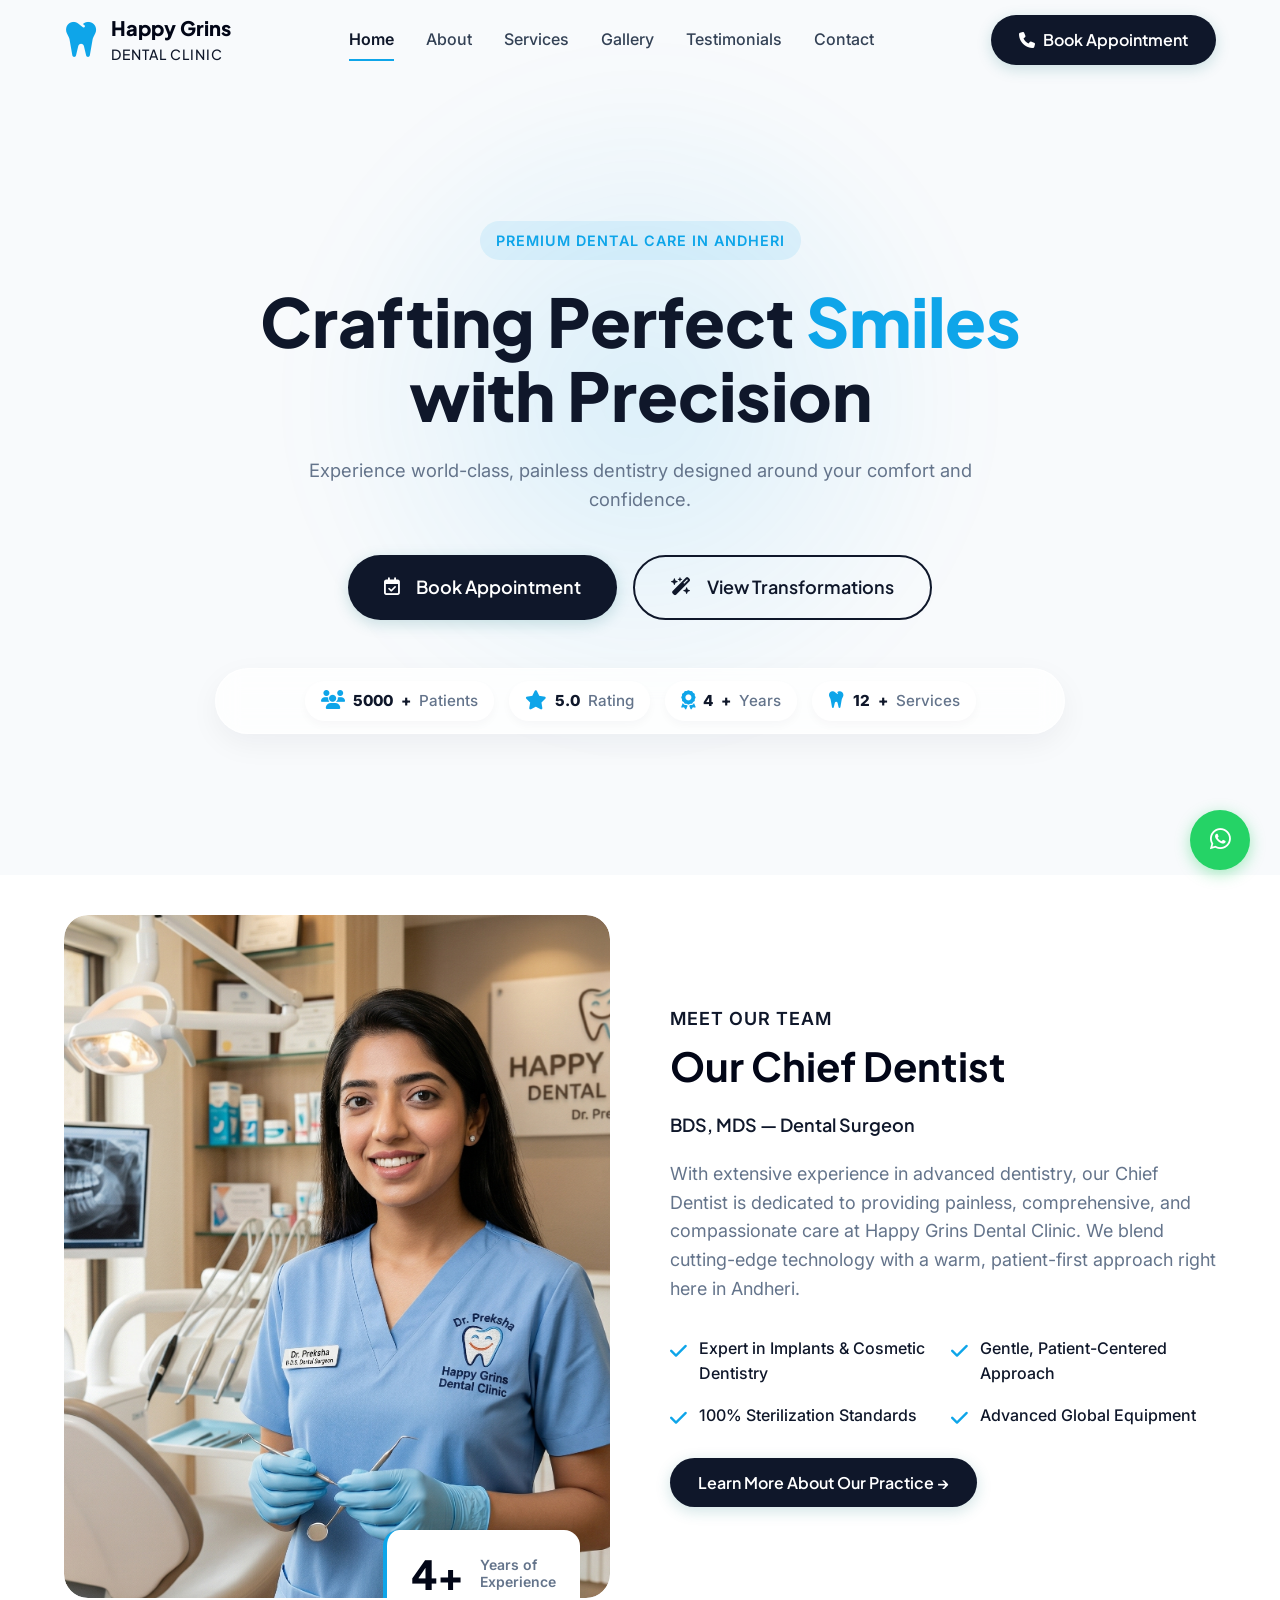
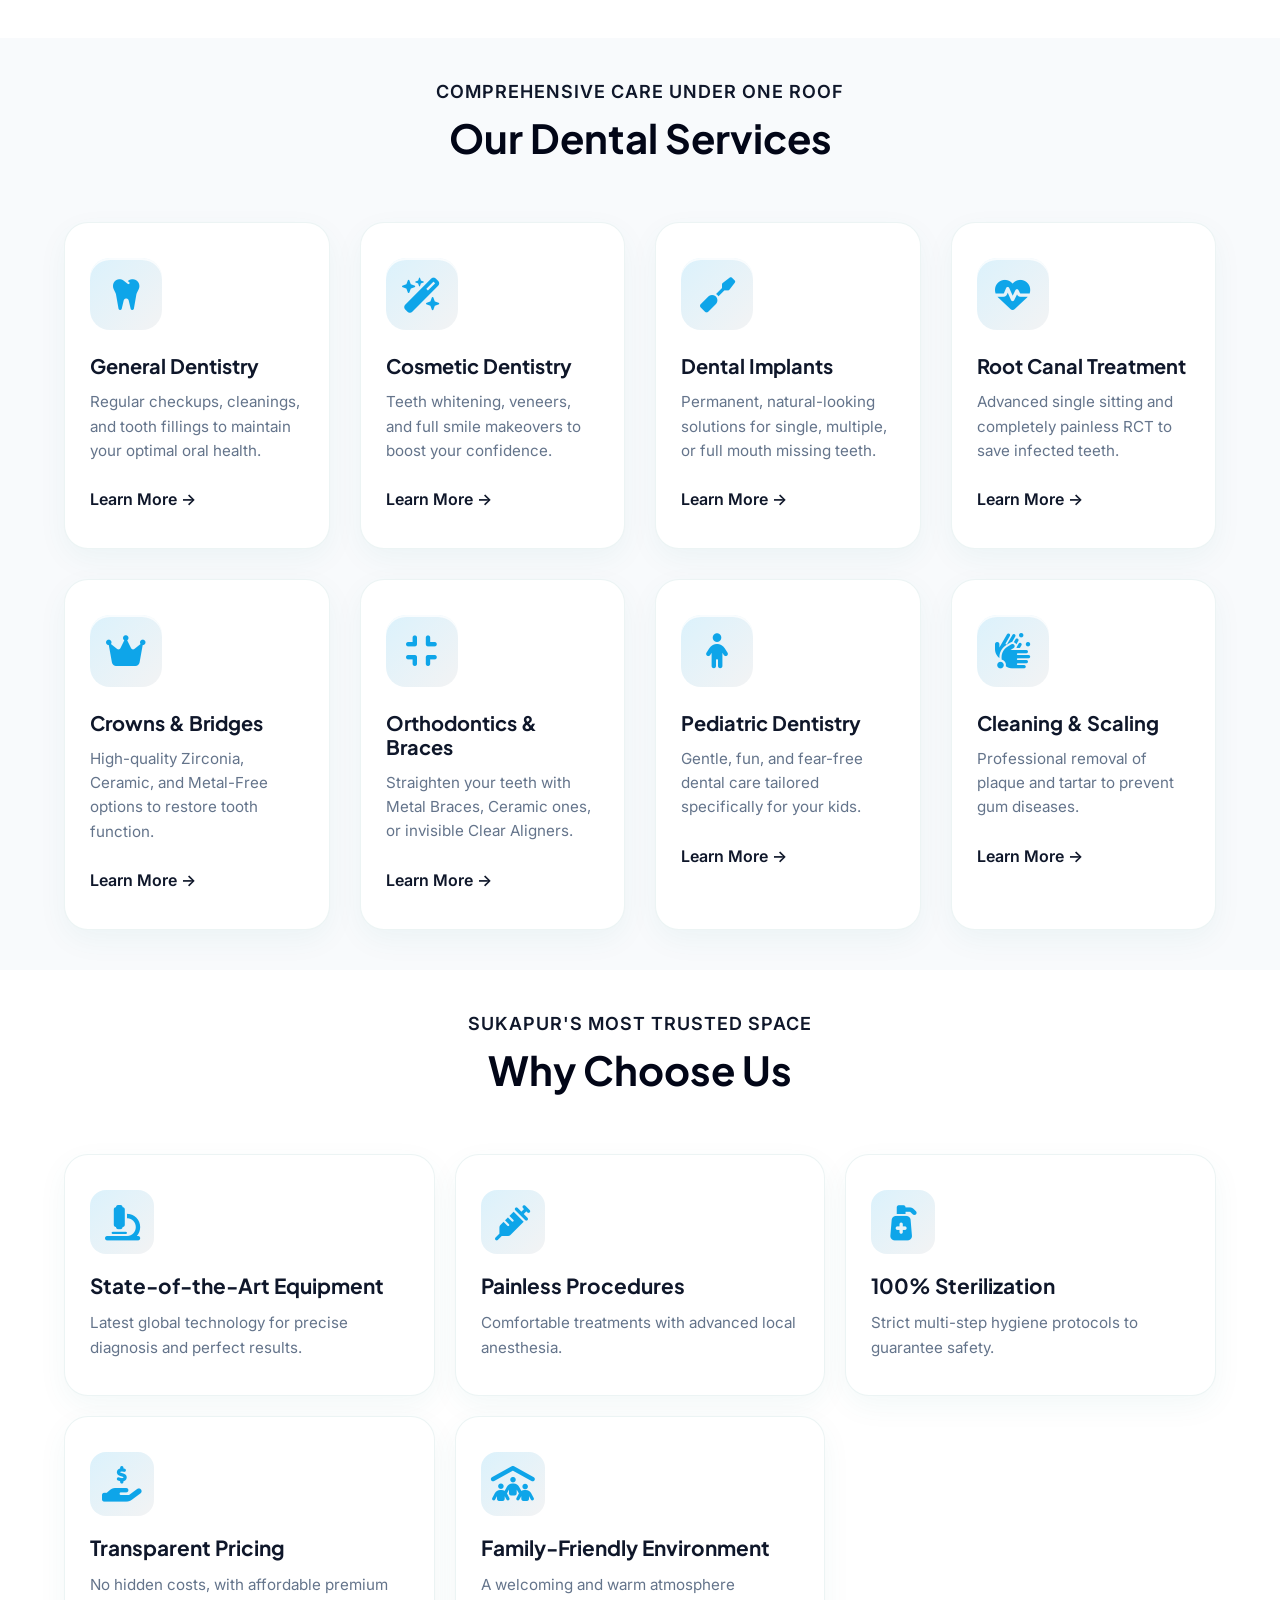
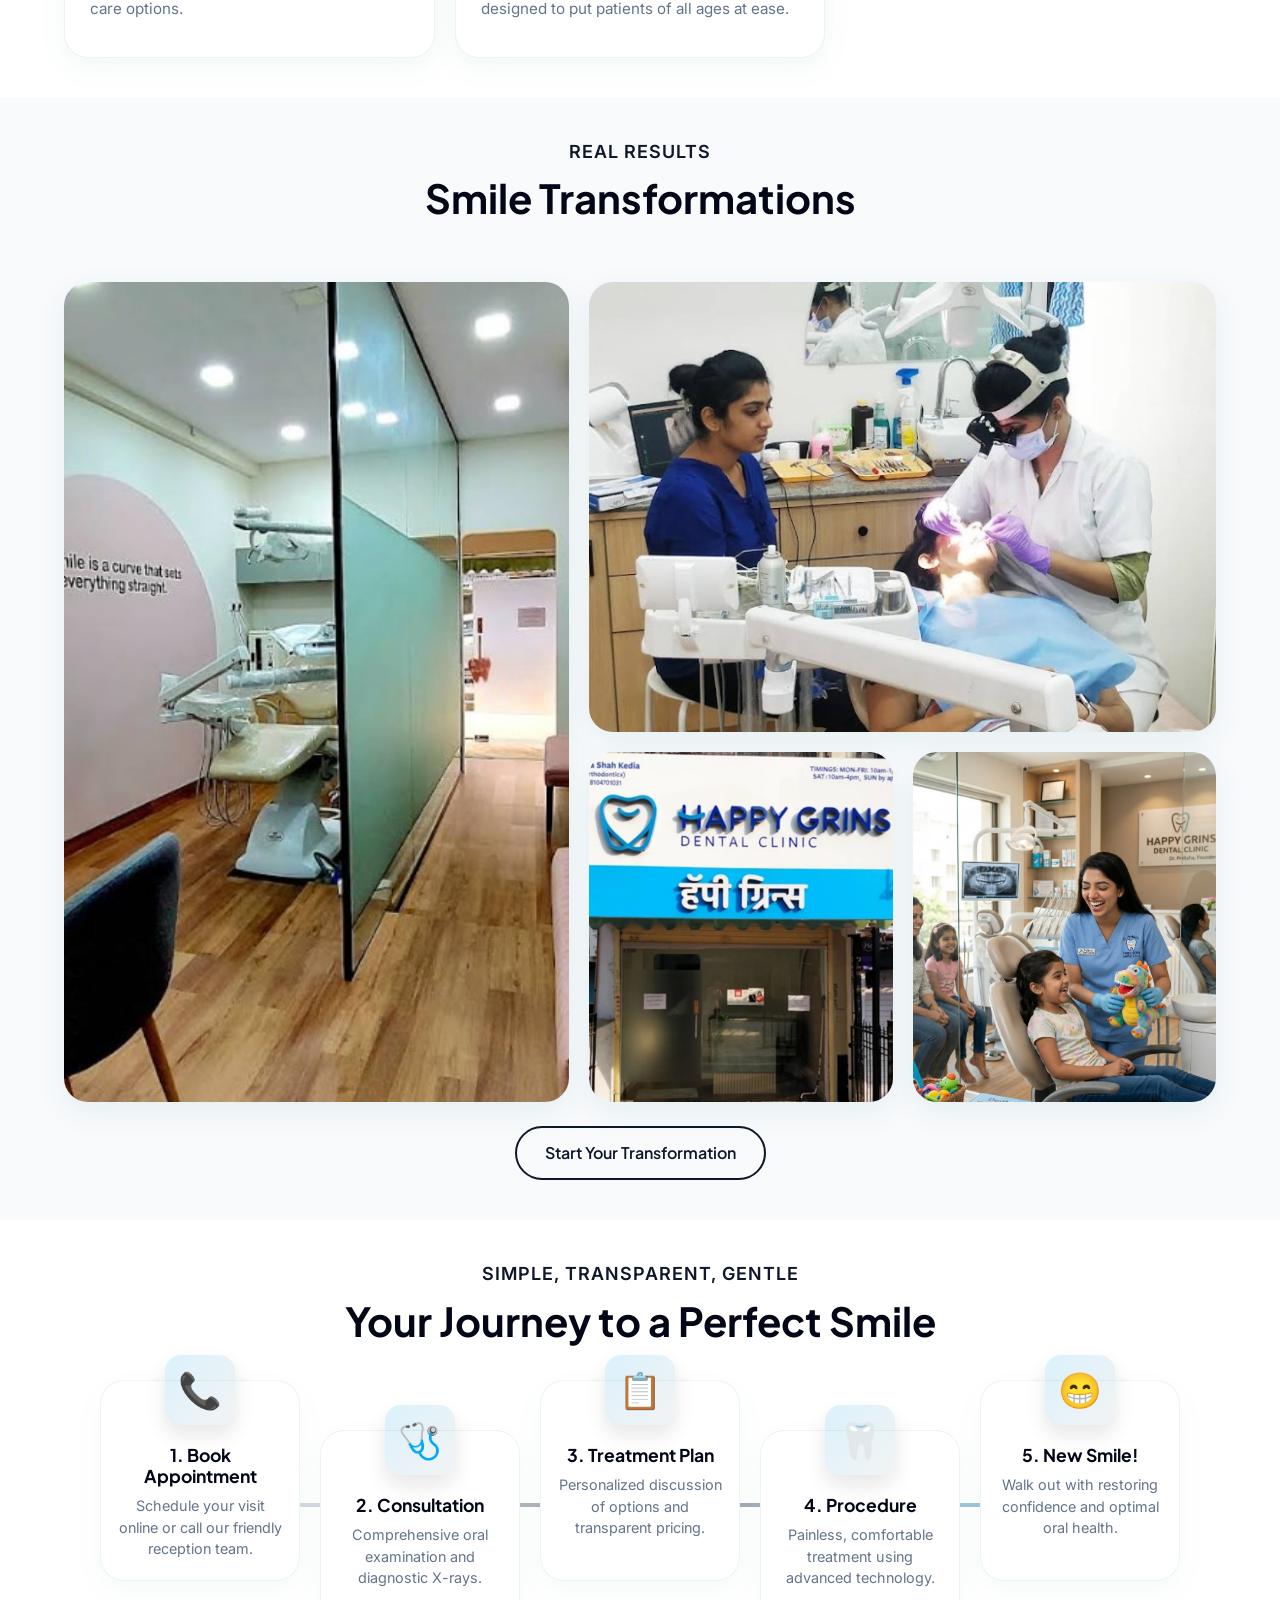
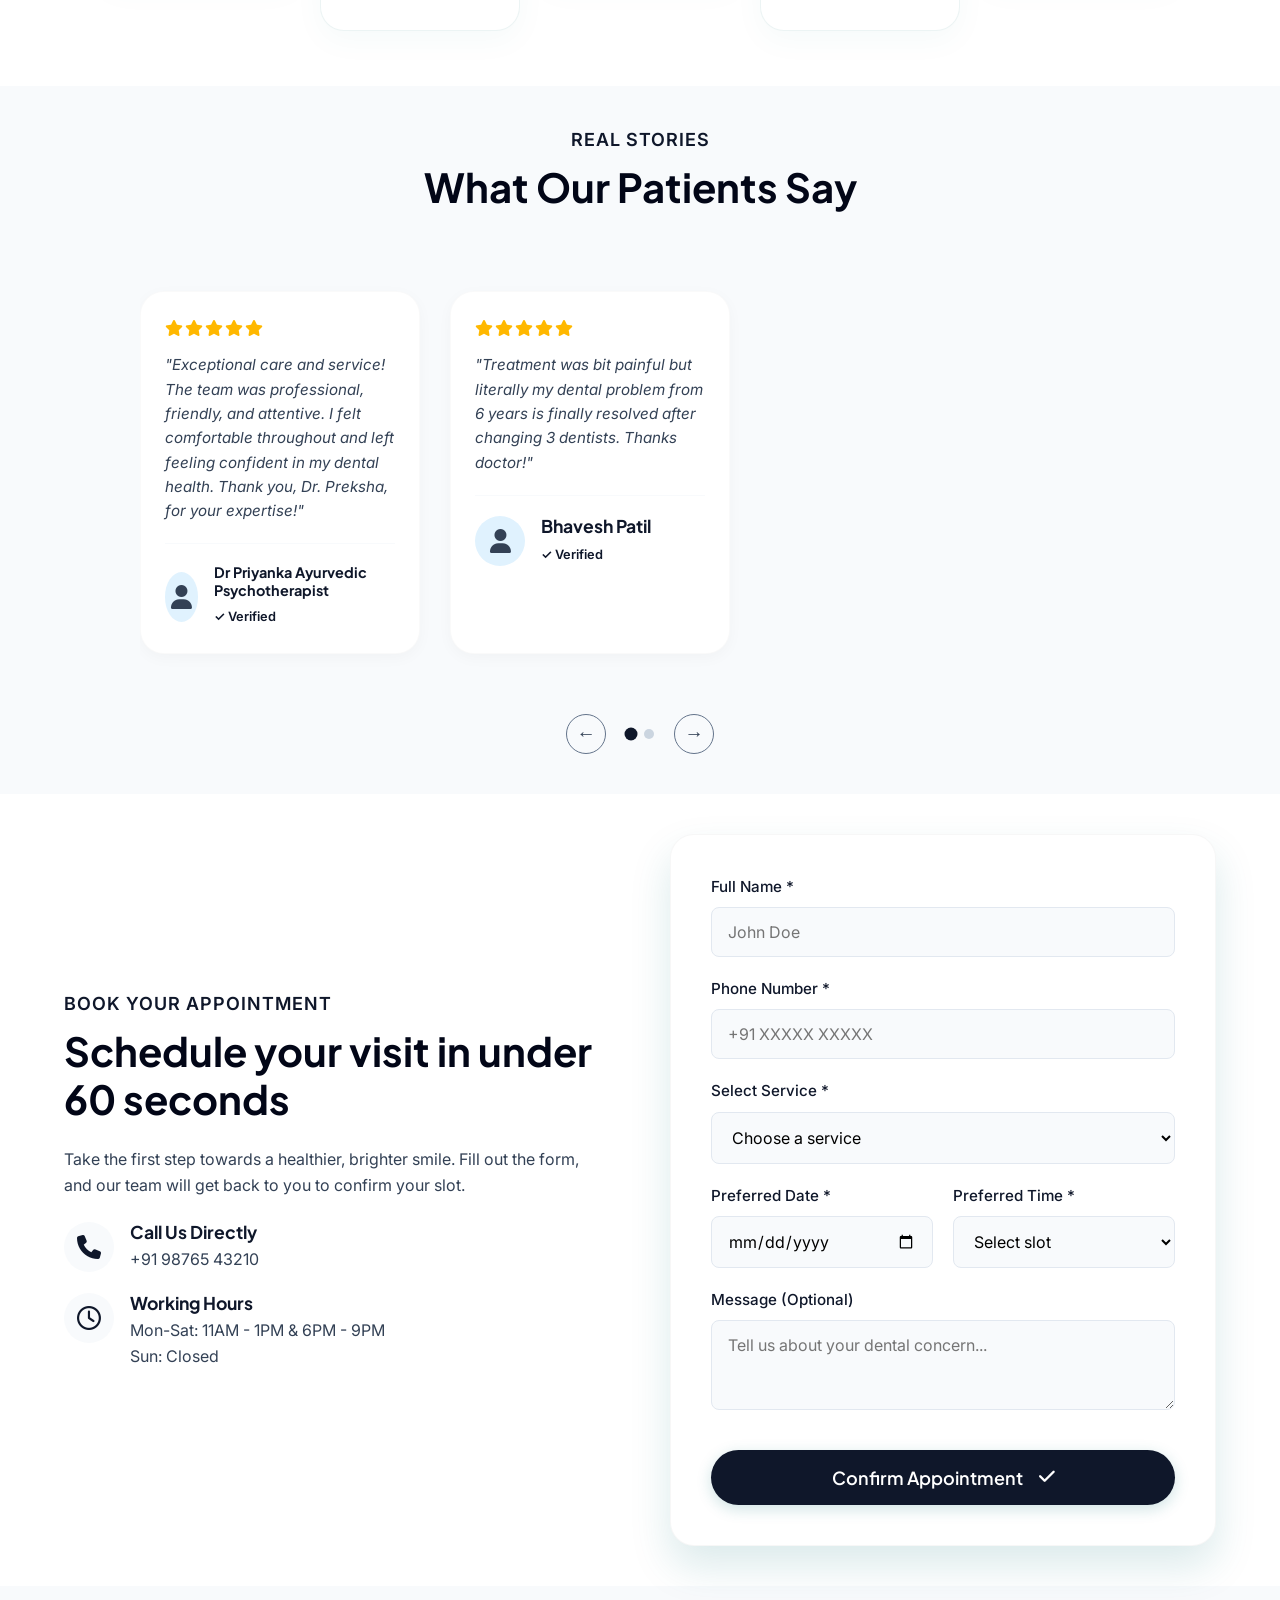
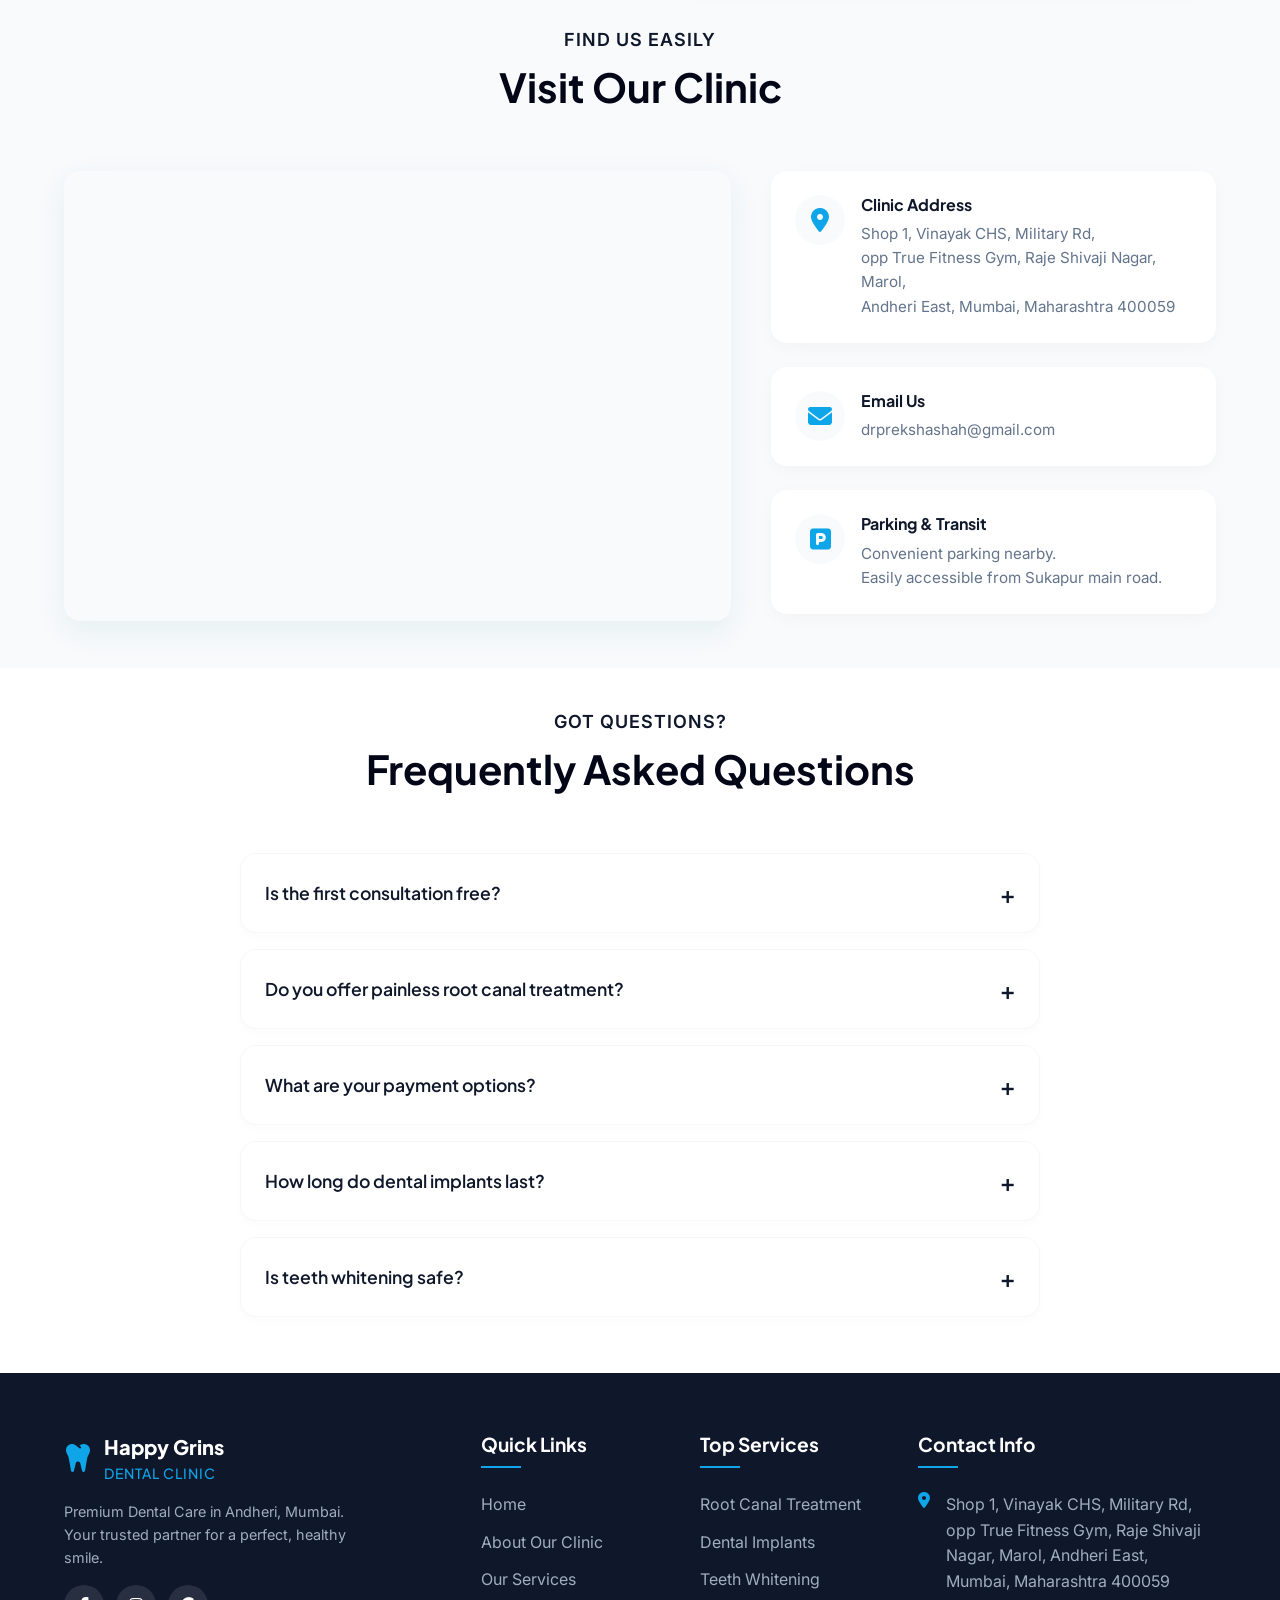
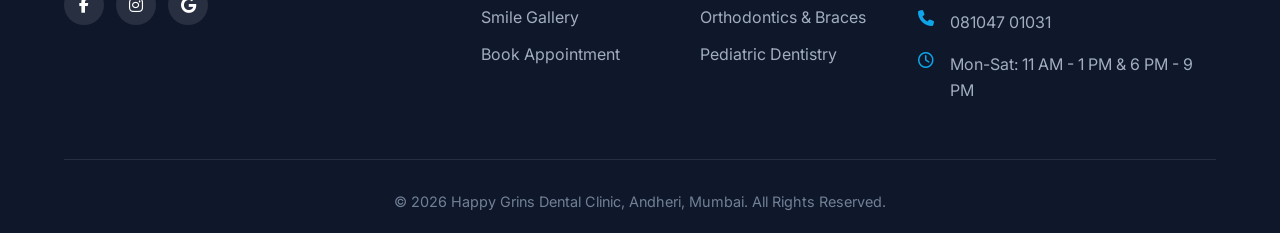
==== commit 10fdc785: "Minor changes" ====
--- a/Happy Grin Dental Andheri/index.html
+++ b/Happy Grin Dental Andheri/index.html
@@ -255,7 +255,7 @@
                             
                         </div>
                         <div class="gallery-item">
-                            <img src="images/img4.jpeg" alt="Smile Transformation 4" class="gallery-image" loading="lazy">
+                            <img src="images/img4.png" alt="Smile Transformation 4" class="gallery-image" loading="lazy">
                             
                             </div>
                         </div>
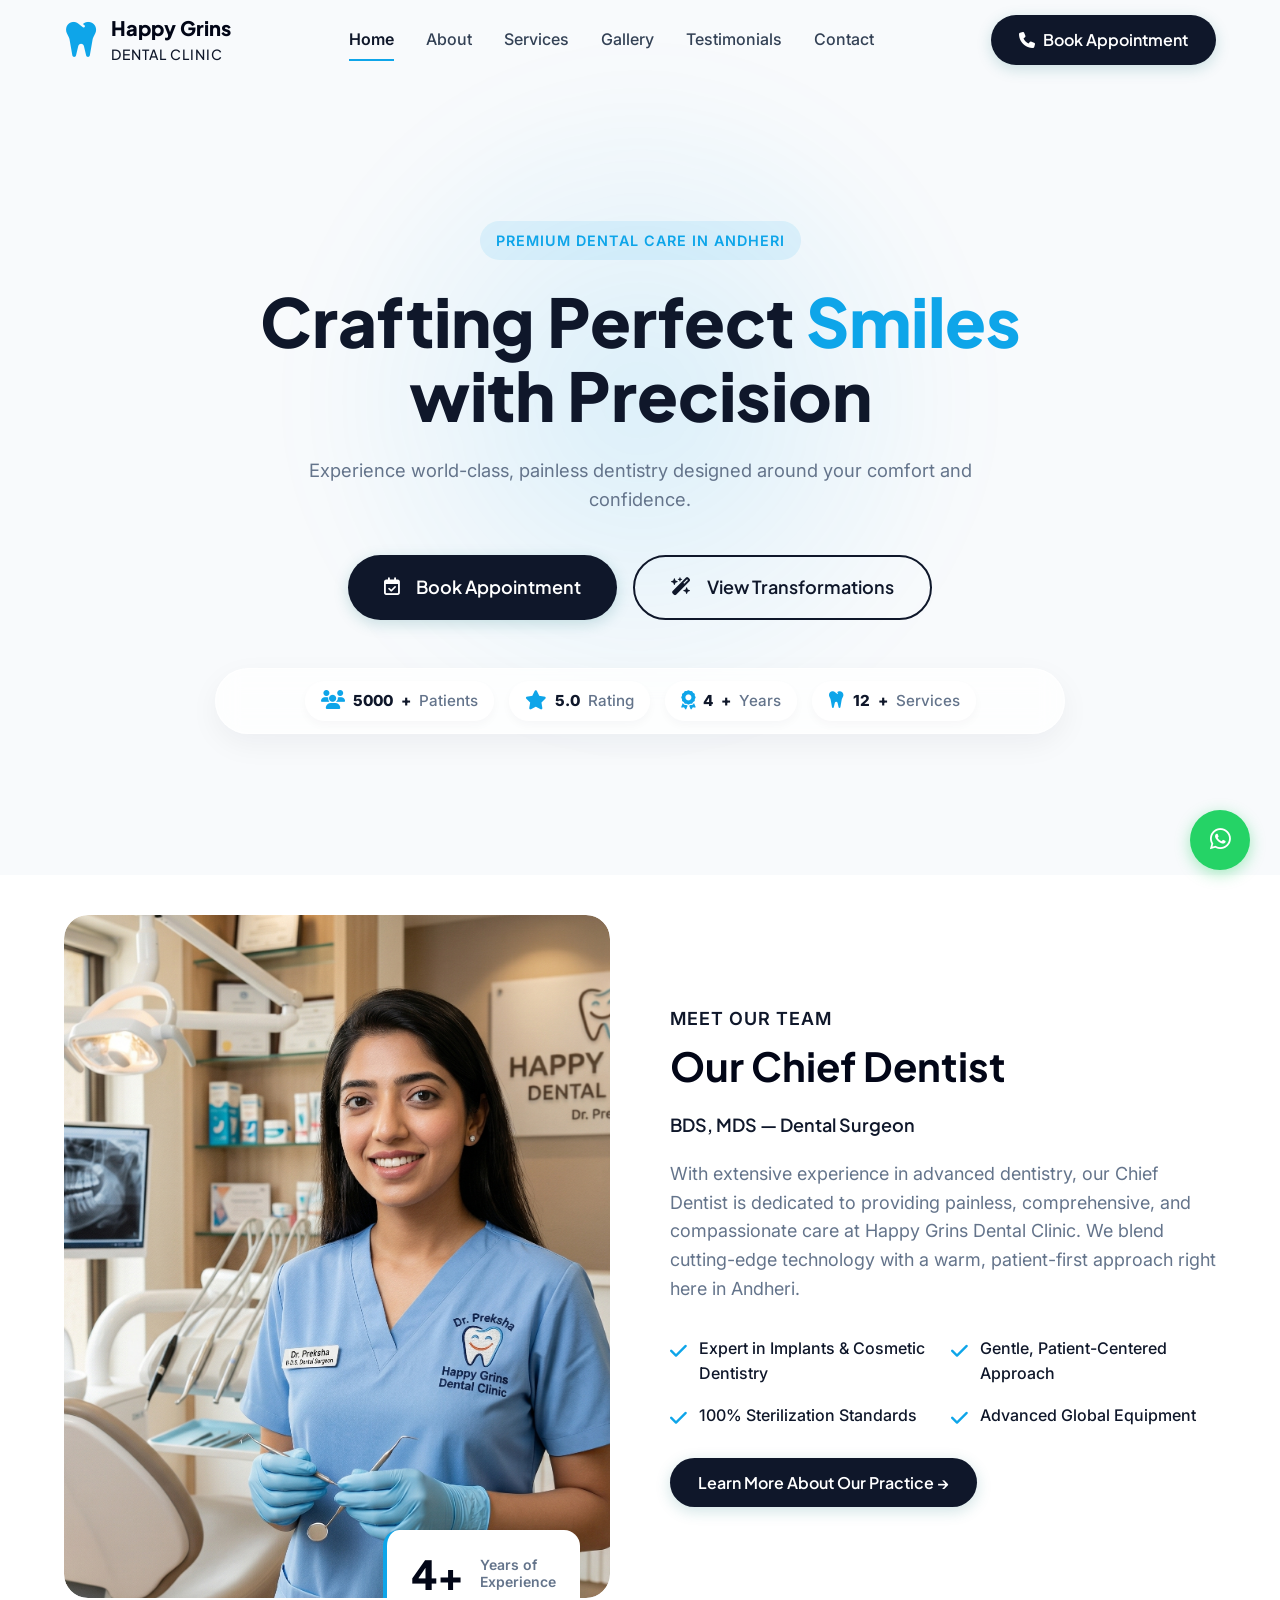
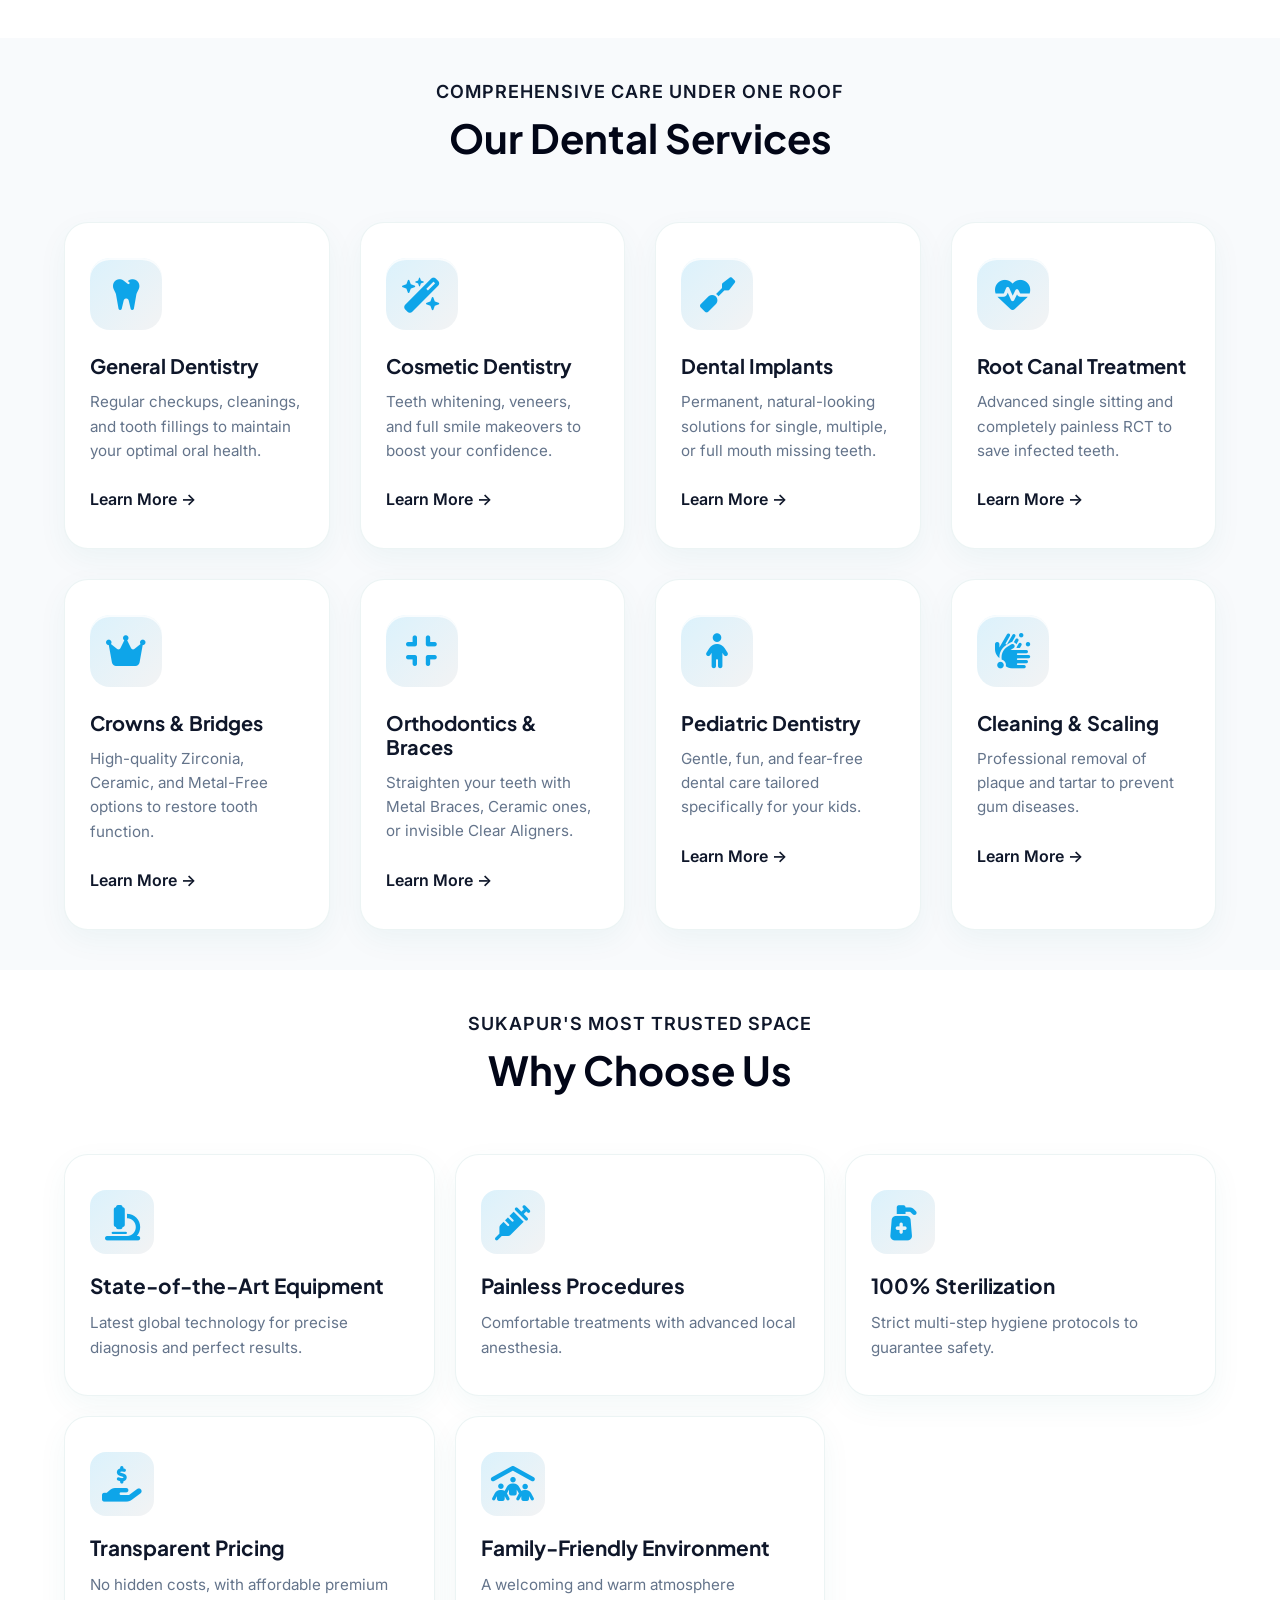
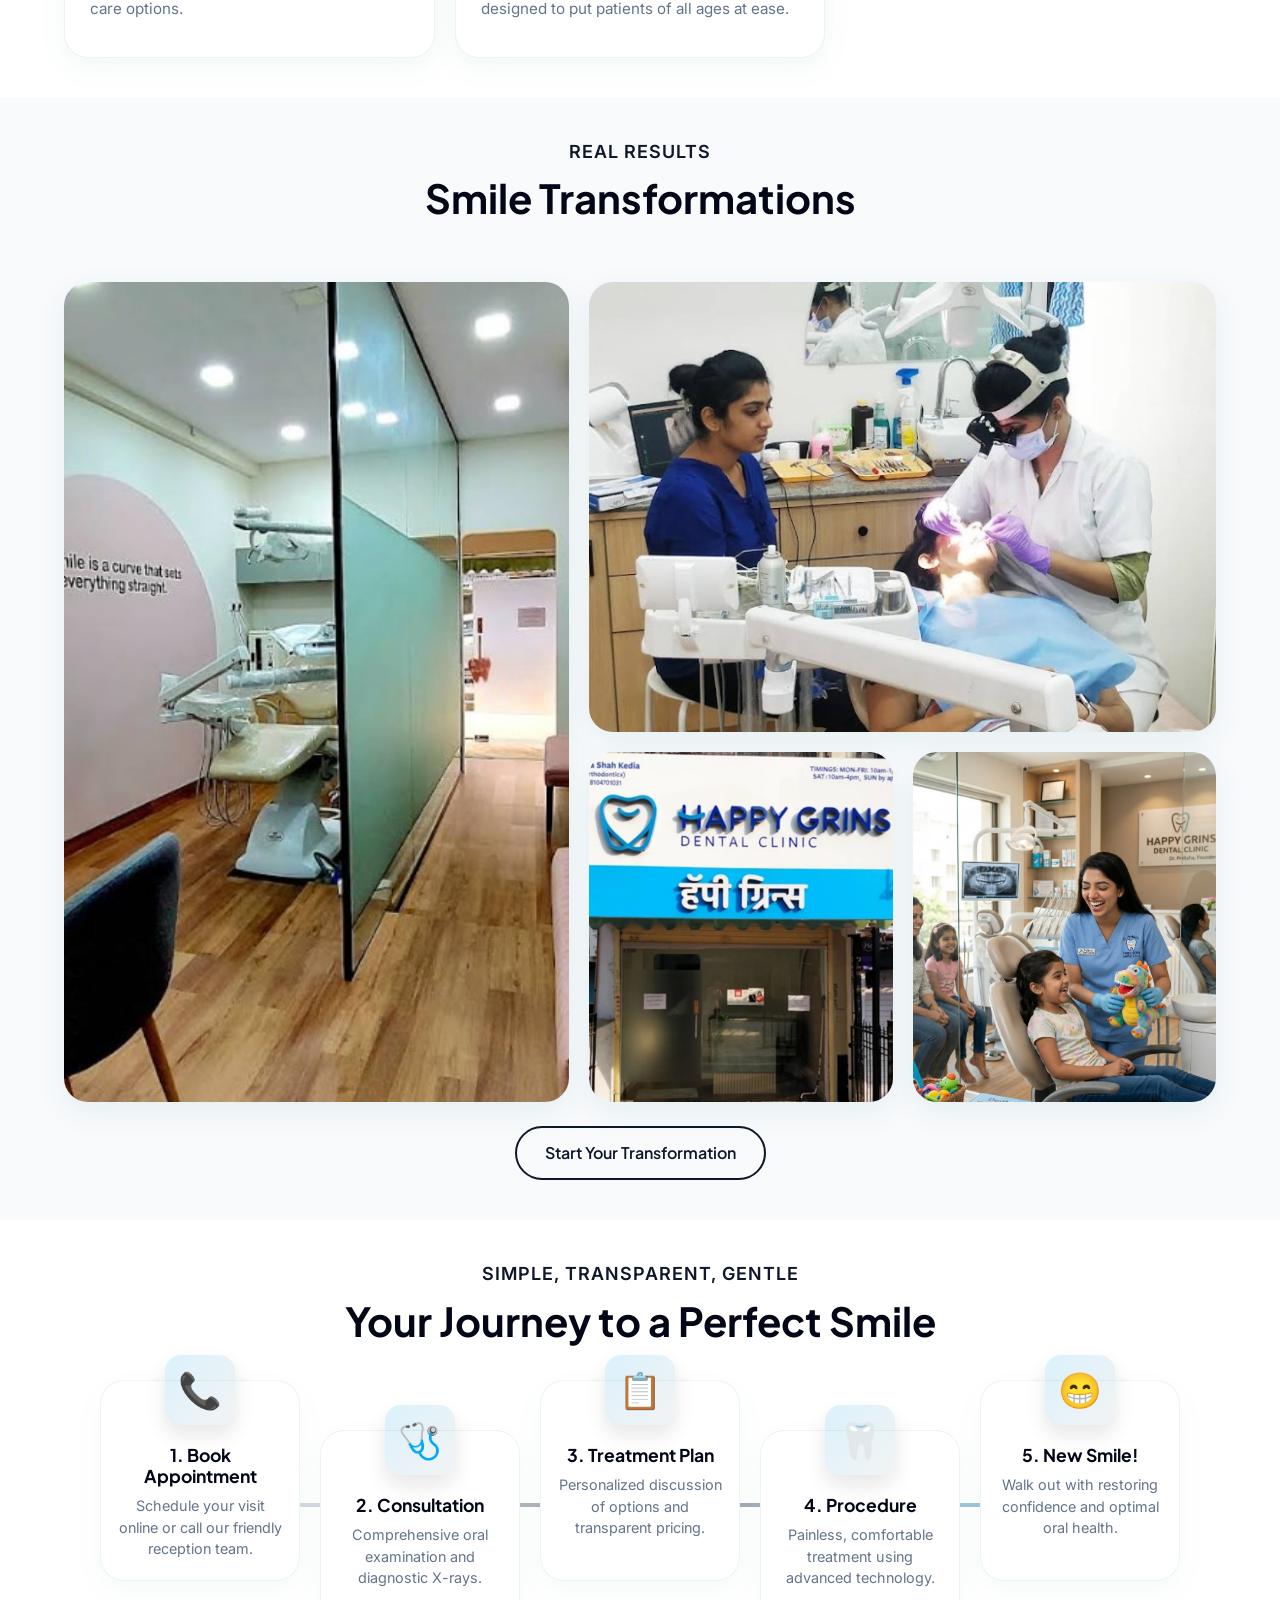
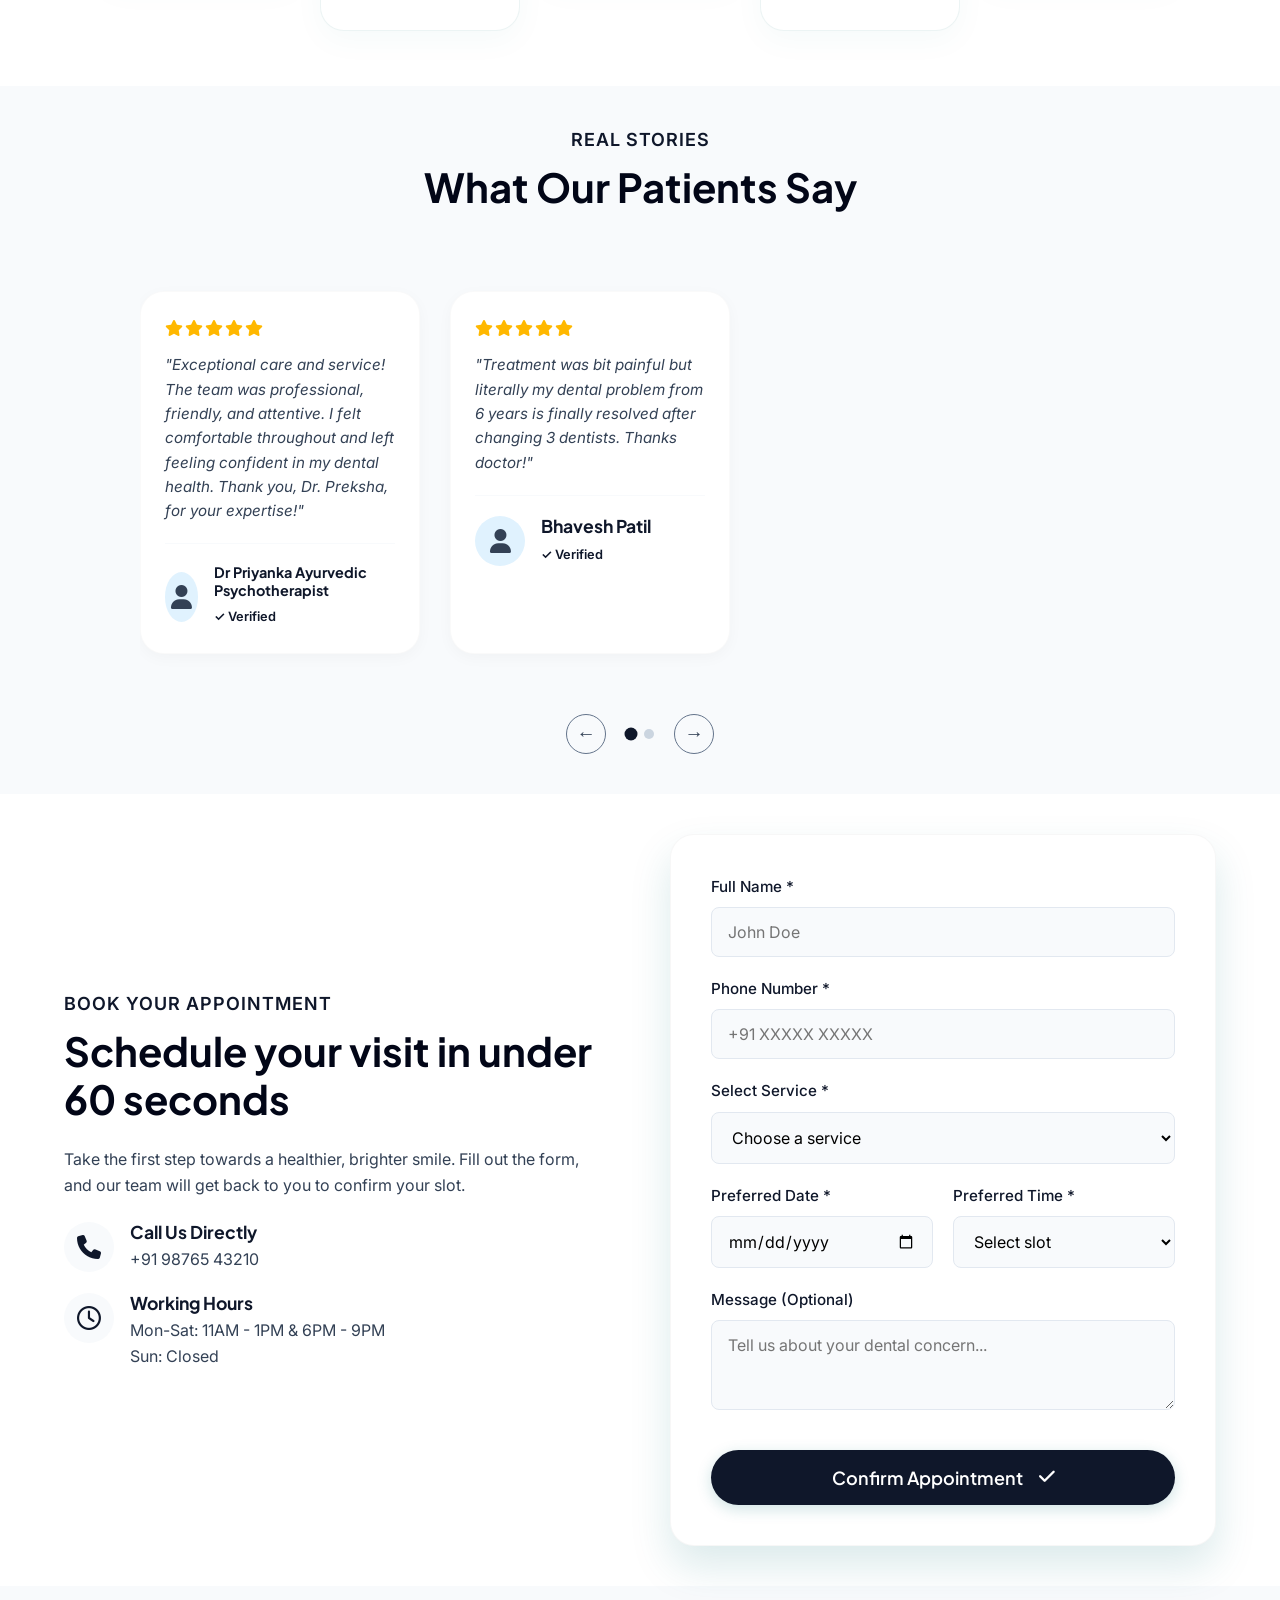
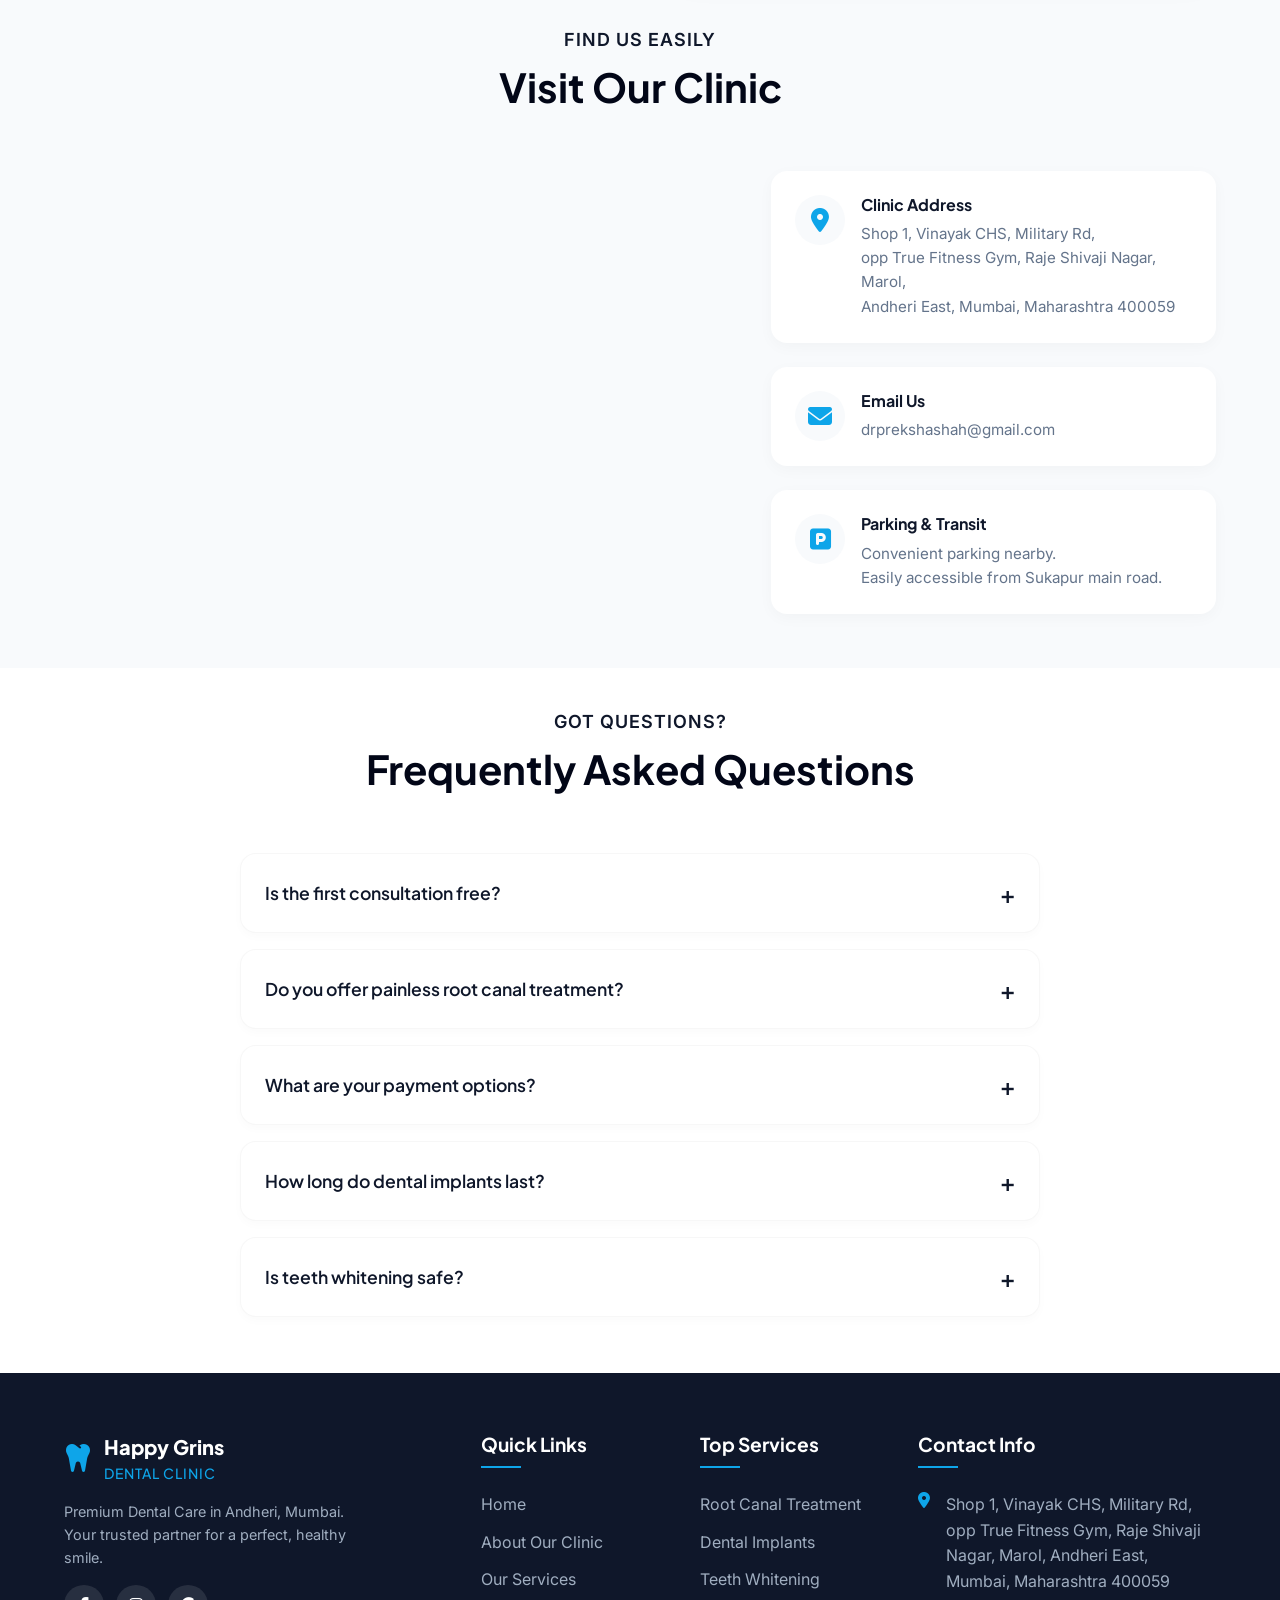
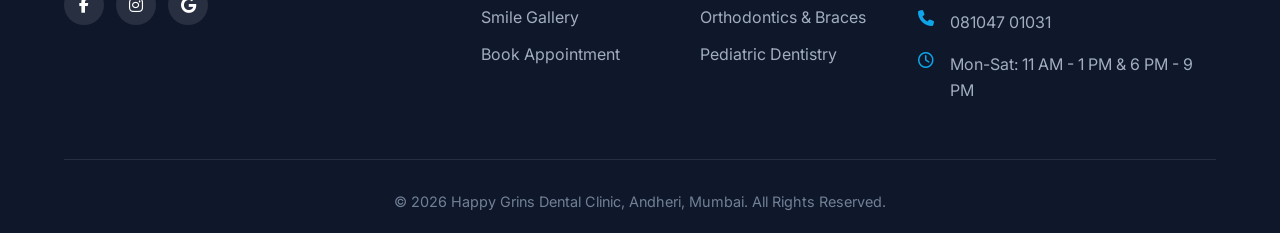
==== commit 9467b0fd: "map Upgrade in Happy Grin Dental Clinic" ====
--- a/Happy Grin Dental Andheri/index.html
+++ b/Happy Grin Dental Andheri/index.html
@@ -437,7 +437,7 @@
                 
                 <div class="location-grid">
                     <div class="map-container reveal-on-scroll">
-                        <iframe src="https://maps.app.goo.gl/SQE9S6sDsJNdPZpc6?g_st=aw" width="100%" height="450" style="border:0; border-radius: 16px; box-shadow: var(--shadow-soft);" allowfullscreen="" loading="lazy"></iframe>
+                        <iframe src="https://www.google.com/maps/embed?pb=!1m14!1m8!1m3!1d7167.76020153013!2d72.8699089!3d19.1162528!3m2!1i1024!2i768!4f13.1!3m3!1m2!1s0x3be7c96421718e31%3A0x4f64f819e0bbdb42!2sHappy%20Grins%20Dental%20Clinic!5e1!3m2!1sen!2sin!4v1774695257401!5m2!1sen!2sin" width="600" height="450" style="border:0;" allowfullscreen="" loading="lazy" referrerpolicy="no-referrer-when-downgrade"></iframe>
                     </div>
                     
                     <div class="contact-details reveal-on-scroll" style="transition-delay: 0.2s">
